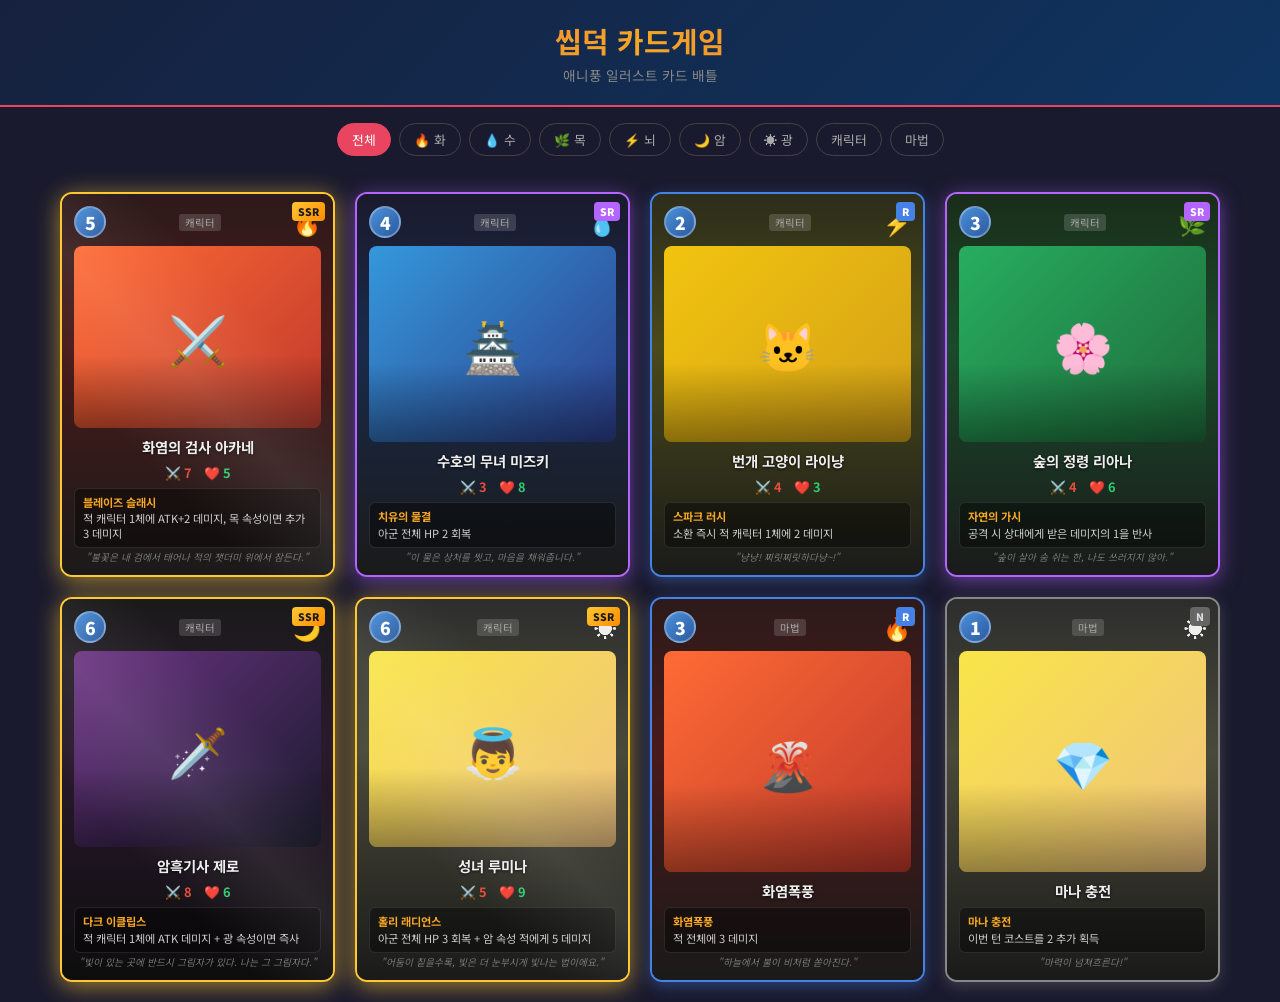
==== index.html @ 42194944 "feat: 씹덕 카드게임 프로토타입 — 기획서 + 카드 렌더링 UI - 게임 기획서 (GAME_DESIGN.md): 듀얼 채팅 개발 체계, 배틀 룰, 로드맵 - 카드 데이터 8종 " ====
<!DOCTYPE html>
<html lang="ko">
<head>
  <meta charset="UTF-8">
  <meta name="viewport" content="width=device-width, initial-scale=1.0">
  <title>씹덕 카드게임</title>
  <link rel="stylesheet" href="src/styles/cards.css">
</head>
<body>
  <header class="app-header">
    <h1>씹덕 카드게임</h1>
    <p>애니풍 일러스트 카드 배틀</p>
  </header>

  <div class="filter-bar" id="filterBar"></div>
  <div class="card-grid" id="cardGrid"></div>

  <script type="module" src="src/app.js"></script>
</body>
</html>
---- src/styles/cards.css ----
@import url('https://fonts.googleapis.com/css2?family=Noto+Sans+KR:wght@400;700;900&display=swap');

* {
  margin: 0;
  padding: 0;
  box-sizing: border-box;
}

body {
  font-family: 'Noto Sans KR', sans-serif;
  background: #1a1a2e;
  color: #eee;
  min-height: 100vh;
}

.app-header {
  text-align: center;
  padding: 20px;
  background: linear-gradient(135deg, #16213e, #0f3460);
  border-bottom: 2px solid #e94560;
}

.app-header h1 {
  font-size: 1.8rem;
  background: linear-gradient(90deg, #e94560, #f5a623, #e94560);
  -webkit-background-clip: text;
  -webkit-text-fill-color: transparent;
  background-clip: text;
}

.app-header p {
  font-size: 0.85rem;
  color: #888;
  margin-top: 4px;
}

/* Card Grid */
.card-grid {
  display: grid;
  grid-template-columns: repeat(auto-fill, minmax(220px, 1fr));
  gap: 20px;
  padding: 20px;
  max-width: 1200px;
  margin: 0 auto;
}

/* Card */
.card {
  position: relative;
  border-radius: 12px;
  overflow: hidden;
  cursor: pointer;
  transition: transform 0.3s ease, box-shadow 0.3s ease;
  aspect-ratio: 3 / 4.2;
}

.card:hover {
  transform: translateY(-8px) scale(1.02);
}

/* Rarity borders */
.card[data-rarity="N"]   { box-shadow: 0 4px 15px rgba(150,150,150,0.3); border: 2px solid #888; }
.card[data-rarity="R"]   { box-shadow: 0 4px 15px rgba(70,130,230,0.4); border: 2px solid #4682E6; }
.card[data-rarity="SR"]  { box-shadow: 0 4px 20px rgba(180,100,255,0.5); border: 2px solid #B464FF; }
.card[data-rarity="SSR"] { box-shadow: 0 4px 25px rgba(255,200,50,0.6); border: 2px solid #FFC832; }
.card[data-rarity="UR"]  { box-shadow: 0 4px 30px rgba(255,50,50,0.7); border: 2px solid #FF3232; }

.card:hover[data-rarity="N"]   { box-shadow: 0 8px 25px rgba(150,150,150,0.5); }
.card:hover[data-rarity="R"]   { box-shadow: 0 8px 25px rgba(70,130,230,0.6); }
.card:hover[data-rarity="SR"]  { box-shadow: 0 8px 30px rgba(180,100,255,0.7); }
.card:hover[data-rarity="SSR"] { box-shadow: 0 8px 35px rgba(255,200,50,0.8); }
.card:hover[data-rarity="UR"]  { box-shadow: 0 8px 40px rgba(255,50,50,0.9); }

/* Card inner layout */
.card-inner {
  height: 100%;
  display: flex;
  flex-direction: column;
  padding: 12px;
}

/* Element backgrounds */
.card[data-element="fire"]    .card-inner { background: linear-gradient(180deg, #2d1a1a, #4a1a1a 40%, #1a1a1a); }
.card[data-element="water"]   .card-inner { background: linear-gradient(180deg, #1a1a2d, #1a2a4a 40%, #1a1a1a); }
.card[data-element="wood"]    .card-inner { background: linear-gradient(180deg, #1a2d1a, #1a4a2a 40%, #1a1a1a); }
.card[data-element="thunder"] .card-inner { background: linear-gradient(180deg, #2d2d1a, #4a4a1a 40%, #1a1a1a); }
.card[data-element="dark"]    .card-inner { background: linear-gradient(180deg, #1a1a1a, #2a1a2d 40%, #0d0d0d); }
.card[data-element="light"]   .card-inner { background: linear-gradient(180deg, #2d2d2d, #4a4a3a 40%, #1a1a1a); }

/* Card header */
.card-header {
  display: flex;
  justify-content: space-between;
  align-items: center;
  margin-bottom: 8px;
}

.card-cost {
  width: 32px;
  height: 32px;
  border-radius: 50%;
  background: linear-gradient(135deg, #4a90d9, #2c5aa0);
  display: flex;
  align-items: center;
  justify-content: center;
  font-weight: 900;
  font-size: 1.1rem;
  color: #fff;
  border: 2px solid rgba(255,255,255,0.3);
}

.card-element {
  font-size: 1.4rem;
}

/* Illustration area */
.card-illustration {
  flex: 1;
  border-radius: 8px;
  margin-bottom: 8px;
  display: flex;
  align-items: center;
  justify-content: center;
  font-size: 3rem;
  min-height: 100px;
  position: relative;
  overflow: hidden;
}

.card[data-element="fire"]    .card-illustration { background: linear-gradient(135deg, #ff6b35, #c0392b); }
.card[data-element="water"]   .card-illustration { background: linear-gradient(135deg, #3498db, #2c3e8c); }
.card[data-element="wood"]    .card-illustration { background: linear-gradient(135deg, #27ae60, #1e6b3a); }
.card[data-element="thunder"] .card-illustration { background: linear-gradient(135deg, #f1c40f, #d4a017); }
.card[data-element="dark"]    .card-illustration { background: linear-gradient(135deg, #6c3483, #1a1a2e); }
.card[data-element="light"]   .card-illustration { background: linear-gradient(135deg, #f9e547, #f0c27f); }

.card-illustration::after {
  content: '';
  position: absolute;
  top: 0; left: 0; right: 0; bottom: 0;
  background: linear-gradient(transparent 60%, rgba(0,0,0,0.4));
}

/* Card name */
.card-name {
  font-weight: 700;
  font-size: 0.9rem;
  text-align: center;
  margin-bottom: 6px;
  text-shadow: 0 1px 3px rgba(0,0,0,0.8);
}

/* Stats */
.card-stats {
  display: flex;
  justify-content: center;
  gap: 12px;
  margin-bottom: 6px;
}

.stat {
  display: flex;
  align-items: center;
  gap: 4px;
  font-size: 0.8rem;
  font-weight: 700;
}

.stat-atk { color: #e74c3c; }
.stat-hp  { color: #2ecc71; }

/* Skill */
.card-skill {
  background: rgba(0,0,0,0.4);
  border-radius: 6px;
  padding: 6px 8px;
  font-size: 0.7rem;
  line-height: 1.3;
  border: 1px solid rgba(255,255,255,0.1);
}

.card-skill .skill-name {
  font-weight: 700;
  color: #f5a623;
  margin-bottom: 2px;
}

.card-skill .skill-desc {
  color: #ccc;
}

/* Rarity badge */
.card-rarity {
  position: absolute;
  top: 8px;
  right: 8px;
  font-size: 0.65rem;
  font-weight: 900;
  padding: 2px 6px;
  border-radius: 4px;
  z-index: 2;
}

.card-rarity[data-rarity="N"]   { background: #666; color: #ddd; }
.card-rarity[data-rarity="R"]   { background: #4682E6; color: #fff; }
.card-rarity[data-rarity="SR"]  { background: #B464FF; color: #fff; }
.card-rarity[data-rarity="SSR"] { background: linear-gradient(135deg, #FFC832, #FF8C00); color: #1a1a1a; }
.card-rarity[data-rarity="UR"]  { background: linear-gradient(135deg, #FF3232, #FF0066); color: #fff; }

/* Card type badge */
.card-type-badge {
  font-size: 0.65rem;
  padding: 1px 6px;
  border-radius: 3px;
  background: rgba(255,255,255,0.15);
  color: #aaa;
}

/* Flavor text */
.card-flavor {
  font-size: 0.6rem;
  font-style: italic;
  color: #777;
  text-align: center;
  margin-top: 4px;
  line-height: 1.2;
}

/* Filter bar */
.filter-bar {
  display: flex;
  flex-wrap: wrap;
  gap: 8px;
  padding: 16px 20px;
  max-width: 1200px;
  margin: 0 auto;
  justify-content: center;
}

.filter-btn {
  padding: 6px 14px;
  border: 1px solid #444;
  border-radius: 20px;
  background: transparent;
  color: #aaa;
  font-family: 'Noto Sans KR', sans-serif;
  font-size: 0.8rem;
  cursor: pointer;
  transition: all 0.2s;
}

.filter-btn:hover, .filter-btn.active {
  background: #e94560;
  color: #fff;
  border-color: #e94560;
}

/* Mobile responsive */
@media (max-width: 600px) {
  .card-grid {
    grid-template-columns: repeat(2, 1fr);
    gap: 12px;
    padding: 12px;
  }

  .app-header h1 { font-size: 1.3rem; }

  .card-name { font-size: 0.75rem; }
  .card-skill { font-size: 0.6rem; }
}

/* SSR shimmer animation */
.card[data-rarity="SSR"]::before,
.card[data-rarity="UR"]::before {
  content: '';
  position: absolute;
  top: -50%;
  left: -50%;
  width: 200%;
  height: 200%;
  background: linear-gradient(
    45deg,
    transparent 40%,
    rgba(255,255,255,0.08) 50%,
    transparent 60%
  );
  animation: shimmer 3s infinite linear;
  z-index: 1;
  pointer-events: none;
}

@keyframes shimmer {
  0% { transform: translateX(-100%) translateY(-100%) rotate(0deg); }
  100% { transform: translateX(100%) translateY(100%) rotate(0deg); }
}
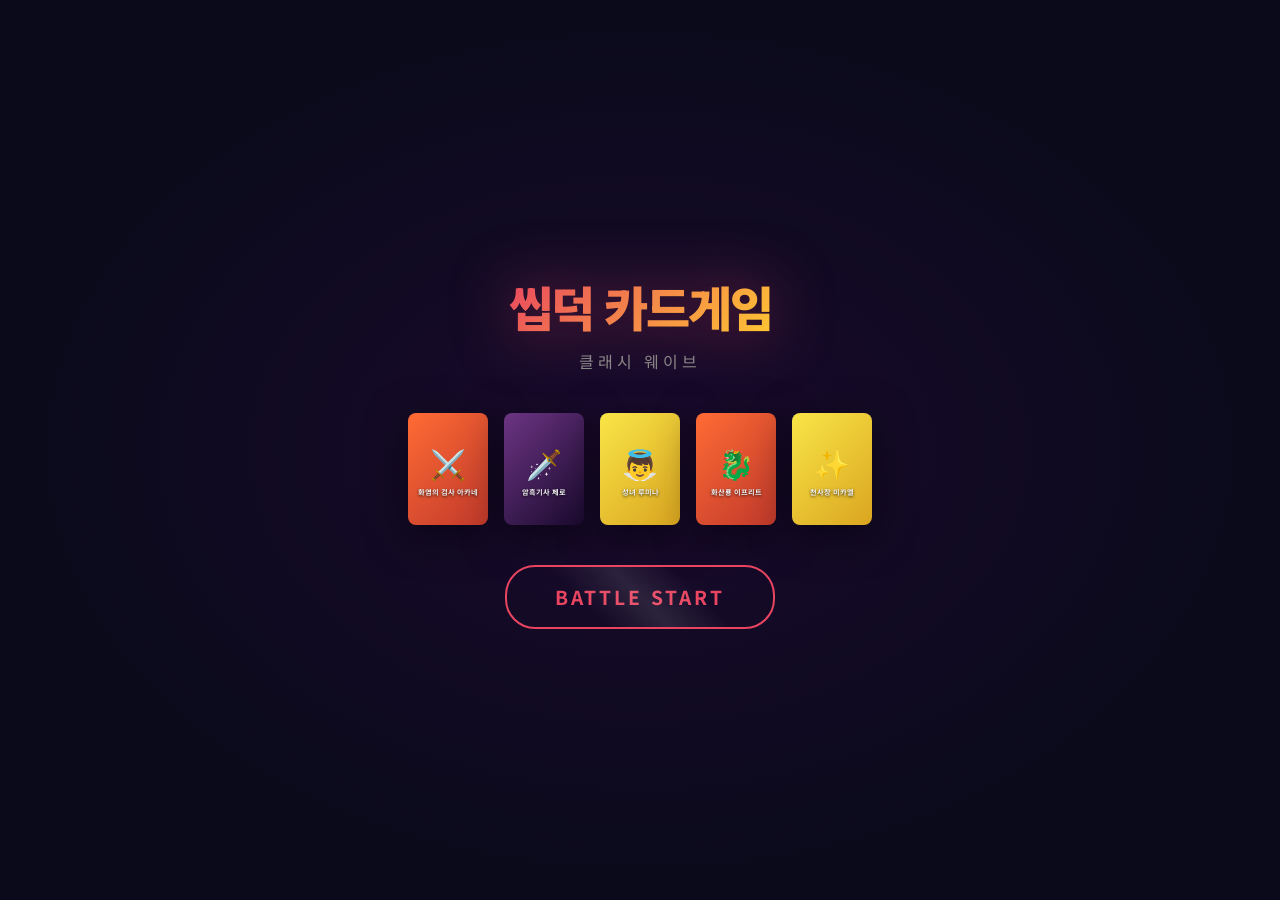
==== commit 645507b0: "feat: 클래시 웨이브 배틀 시스템 풀 구현 - 배틀 엔진: 3슬롯 동시배치 → 클래시 → 데미지 계산 (속성 상성, 스킬 효과) - 웨이브 게이지 시스템 (5 적립 시 필살기)" ====
--- a/index.html
+++ b/index.html
@@ -1,20 +1,550 @@
 <!DOCTYPE html>
 <html lang="ko">
 <head>
-  <meta charset="UTF-8">
-  <meta name="viewport" content="width=device-width, initial-scale=1.0">
-  <title>씹덕 카드게임</title>
-  <link rel="stylesheet" href="src/styles/cards.css">
+<meta charset="UTF-8">
+<meta name="viewport" content="width=device-width, initial-scale=1.0, user-scalable=no">
+<title>씹덕 카드게임 — 클래시 웨이브</title>
+<style>
+@import url('https://fonts.googleapis.com/css2?family=Noto+Sans+KR:wght@400;700;900&display=swap');
+
+:root {
+  --fire: #ff4444; --water: #4488ff; --wood: #44bb44;
+  --thunder: #ffdd00; --dark: #9944cc; --light: #ffee88;
+  --fire-bg: linear-gradient(135deg,#ff6b35,#c0392b);
+  --water-bg: linear-gradient(135deg,#3498db,#1a3a6c);
+  --wood-bg: linear-gradient(135deg,#27ae60,#145a32);
+  --thunder-bg: linear-gradient(135deg,#f1c40f,#b7950b);
+  --dark-bg: linear-gradient(135deg,#6c3483,#1a0a2e);
+  --light-bg: linear-gradient(135deg,#f9e547,#daa520);
+  --gold: #ffc832; --pink: #e94560; --cyan: #00d4ff;
+  --bg-dark: #0a0a1a; --bg-panel: rgba(255,255,255,0.04);
+}
+
+* { margin:0; padding:0; box-sizing:border-box; -webkit-tap-highlight-color:transparent; }
+body { font-family:'Noto Sans KR',sans-serif; background:var(--bg-dark); color:#eee; min-height:100vh; overflow-x:hidden; }
+
+/* ===== PARTICLE CANVAS ===== */
+#particleCanvas { position:fixed; top:0; left:0; width:100%; height:100%; z-index:0; pointer-events:none; }
+
+/* ===== SCREENS ===== */
+.screen { display:none; position:relative; z-index:1; min-height:100vh; }
+.screen.active { display:flex; flex-direction:column; }
+
+/* ===== TITLE SCREEN ===== */
+#titleScreen {
+  align-items:center; justify-content:center; text-align:center;
+  background: radial-gradient(ellipse at center, #1a0a2e 0%, #0a0a1a 70%);
+}
+.title-logo {
+  font-size:3rem; font-weight:900; letter-spacing:-2px;
+  background:linear-gradient(135deg, var(--pink), var(--gold), var(--cyan), var(--pink));
+  background-size:300% 300%;
+  -webkit-background-clip:text; -webkit-text-fill-color:transparent;
+  background-clip:text;
+  animation: gradientShift 4s ease infinite;
+  text-shadow: none;
+  filter: drop-shadow(0 0 30px rgba(233,69,96,0.5));
+  margin-bottom:8px;
+}
+.title-sub {
+  font-size:1rem; color:#888; margin-bottom:40px;
+  letter-spacing:4px; text-transform:uppercase;
+}
+.title-cards {
+  display:flex; gap:16px; margin-bottom:40px; perspective:800px;
+}
+.title-card-preview {
+  width:80px; height:112px; border-radius:8px; position:relative;
+  animation: floatCard 3s ease-in-out infinite;
+  transform-style:preserve-3d;
+  box-shadow: 0 10px 40px rgba(0,0,0,0.5);
+}
+.title-card-preview:nth-child(1) { animation-delay:0s; }
+.title-card-preview:nth-child(2) { animation-delay:0.5s; }
+.title-card-preview:nth-child(3) { animation-delay:1s; }
+.title-card-preview:nth-child(4) { animation-delay:1.5s; }
+.title-card-preview:nth-child(5) { animation-delay:2s; }
+
+.btn-start {
+  padding:16px 48px; border:2px solid var(--pink); border-radius:30px;
+  background:transparent; color:var(--pink); font-family:inherit;
+  font-size:1.2rem; font-weight:700; cursor:pointer;
+  letter-spacing:3px; text-transform:uppercase;
+  transition:all 0.3s ease; position:relative; overflow:hidden;
+}
+.btn-start:hover, .btn-start:active {
+  background:var(--pink); color:#fff;
+  box-shadow:0 0 40px rgba(233,69,96,0.6);
+  transform:scale(1.05);
+}
+.btn-start::before {
+  content:''; position:absolute; top:-50%; left:-50%; width:200%; height:200%;
+  background:linear-gradient(45deg, transparent 40%, rgba(255,255,255,0.1) 50%, transparent 60%);
+  animation: shimmer 2s infinite linear;
+}
+
+/* ===== BATTLE SCREEN ===== */
+#battleScreen { padding:8px; gap:4px; }
+
+/* HP Bar */
+.hp-section { display:flex; align-items:center; gap:8px; padding:4px 8px; }
+.hp-section.enemy { flex-direction:row-reverse; }
+.hp-label { font-size:0.7rem; font-weight:700; white-space:nowrap; min-width:50px; }
+.hp-bar-outer {
+  flex:1; height:22px; background:rgba(0,0,0,0.5); border-radius:11px;
+  border:1px solid rgba(255,255,255,0.1); overflow:hidden; position:relative;
+}
+.hp-bar-inner {
+  height:100%; border-radius:11px; transition:width 0.8s ease;
+  position:relative; overflow:hidden;
+}
+.hp-bar-inner.player-bar { background:linear-gradient(90deg, #2ecc71, #27ae60); }
+.hp-bar-inner.enemy-bar { background:linear-gradient(90deg, #e74c3c, #c0392b); }
+.hp-bar-inner::after {
+  content:''; position:absolute; top:0; left:0; right:0; height:50%;
+  background:linear-gradient(180deg, rgba(255,255,255,0.25), transparent);
+  border-radius:11px 11px 0 0;
+}
+.hp-text {
+  position:absolute; right:8px; top:50%; transform:translateY(-50%);
+  font-size:0.75rem; font-weight:900; text-shadow:0 1px 3px rgba(0,0,0,0.8);
+}
+.wave-gauge {
+  display:flex; gap:3px; align-items:center;
+}
+.wave-pip {
+  width:10px; height:10px; border-radius:50%; border:1px solid rgba(255,255,255,0.2);
+  background:rgba(255,255,255,0.05); transition:all 0.3s;
+}
+.wave-pip.filled {
+  background:var(--cyan); border-color:var(--cyan);
+  box-shadow:0 0 8px var(--cyan);
+}
+
+/* Battle Field */
+.battle-field {
+  flex:1; display:flex; flex-direction:column; gap:2px;
+  padding:4px; min-height:0;
+}
+.field-row {
+  display:flex; gap:8px; justify-content:center;
+  flex:1; min-height:0;
+}
+.slot {
+  flex:1; max-width:140px; border-radius:12px;
+  border:2px dashed rgba(255,255,255,0.15);
+  background:var(--bg-panel);
+  display:flex; align-items:center; justify-content:center;
+  position:relative; transition:all 0.3s;
+  cursor:pointer; min-height:80px;
+}
+.slot:hover { border-color:rgba(255,255,255,0.3); }
+.slot.droppable {
+  border-color:var(--cyan); background:rgba(0,212,255,0.05);
+  box-shadow:0 0 15px rgba(0,212,255,0.2);
+  animation: slotPulse 1.5s infinite;
+}
+.slot.has-card { border-style:solid; }
+.slot-label {
+  position:absolute; top:4px; left:50%; transform:translateX(-50%);
+  font-size:0.55rem; color:rgba(255,255,255,0.3); font-weight:700;
+}
+.vs-divider {
+  text-align:center; padding:2px; font-weight:900; font-size:0.9rem;
+  background:linear-gradient(90deg, transparent, rgba(233,69,96,0.3), transparent);
+  color:var(--pink); letter-spacing:8px;
+}
+
+/* ===== CARD (in slot / in hand) ===== */
+.card {
+  width:100%; height:100%; border-radius:10px; overflow:hidden;
+  position:relative; cursor:pointer;
+  transition:transform 0.3s, box-shadow 0.3s;
+}
+.card-face {
+  width:100%; height:100%; display:flex; flex-direction:column;
+  padding:6px; position:relative;
+}
+/* Element BG */
+.card[data-element="fire"] .card-face    { background:var(--fire-bg); }
+.card[data-element="water"] .card-face   { background:var(--water-bg); }
+.card[data-element="wood"] .card-face    { background:var(--wood-bg); }
+.card[data-element="thunder"] .card-face { background:var(--thunder-bg); }
+.card[data-element="dark"] .card-face    { background:var(--dark-bg); }
+.card[data-element="light"] .card-face   { background:var(--light-bg); }
+
+/* Card back (enemy hidden) */
+.card-back {
+  width:100%; height:100%; border-radius:10px;
+  background: repeating-linear-gradient(
+    45deg, #1a1a3a, #1a1a3a 10px, #151530 10px, #151530 20px
+  );
+  border:2px solid #333;
+  display:flex; align-items:center; justify-content:center;
+  font-size:1.5rem; position:relative; overflow:hidden;
+}
+.card-back::before {
+  content:''; position:absolute; inset:8px; border:1px solid rgba(255,255,255,0.08);
+  border-radius:6px;
+}
+.card-back::after {
+  content:''; position:absolute; top:-100%; left:-100%; width:300%; height:300%;
+  background:linear-gradient(45deg, transparent 40%, rgba(255,255,255,0.03) 50%, transparent 60%);
+  animation:shimmer 4s infinite linear;
+}
+
+/* Rarity glow */
+.card[data-rarity="R"]   { box-shadow:0 0 10px rgba(70,130,230,0.4); border:1px solid #4682E6; }
+.card[data-rarity="SR"]  { box-shadow:0 0 15px rgba(180,100,255,0.5); border:1px solid #B464FF; }
+.card[data-rarity="SSR"] { box-shadow:0 0 20px rgba(255,200,50,0.6); border:1px solid var(--gold); }
+.card[data-rarity="UR"]  { box-shadow:0 0 25px rgba(255,50,50,0.7); border:1px solid #FF3232; }
+.card[data-rarity="N"]   { border:1px solid #555; }
+
+/* Holo shimmer for SSR/UR */
+.card[data-rarity="SSR"]::before,
+.card[data-rarity="UR"]::before {
+  content:''; position:absolute; top:-50%; left:-50%; width:200%; height:200%;
+  background:linear-gradient(45deg,
+    transparent 30%, rgba(255,215,0,0.15) 45%,
+    rgba(255,255,255,0.2) 50%, rgba(0,212,255,0.15) 55%, transparent 70%
+  );
+  animation:shimmer 2.5s infinite linear; z-index:10; pointer-events:none;
+}
+
+.card-top { display:flex; justify-content:space-between; align-items:center; }
+.card-cost {
+  width:22px; height:22px; border-radius:50%;
+  background:linear-gradient(135deg,#4a90d9,#2c5aa0);
+  display:flex; align-items:center; justify-content:center;
+  font-weight:900; font-size:0.7rem; color:#fff;
+  border:1.5px solid rgba(255,255,255,0.3);
+}
+.card-element-icon { font-size:0.9rem; }
+.card-rarity-badge {
+  font-size:0.5rem; font-weight:900; padding:1px 4px; border-radius:3px;
+}
+.card-rarity-badge[data-r="N"]   { background:#666; }
+.card-rarity-badge[data-r="R"]   { background:#4682E6; }
+.card-rarity-badge[data-r="SR"]  { background:#B464FF; }
+.card-rarity-badge[data-r="SSR"] { background:linear-gradient(135deg,var(--gold),#FF8C00); color:#1a1a1a; }
+.card-rarity-badge[data-r="UR"]  { background:linear-gradient(135deg,#FF3232,#FF0066); }
+
+.card-art {
+  flex:1; display:flex; align-items:center; justify-content:center;
+  font-size:1.8rem; min-height:30px;
+  border-radius:6px; margin:3px 0;
+  position:relative; overflow:hidden;
+}
+.card-art::after {
+  content:''; position:absolute; inset:0;
+  background:linear-gradient(transparent 50%, rgba(0,0,0,0.3));
+}
+
+.card-name-text {
+  font-weight:700; font-size:0.55rem; text-align:center;
+  text-shadow:0 1px 4px rgba(0,0,0,0.9);
+  white-space:nowrap; overflow:hidden; text-overflow:ellipsis;
+}
+.card-stats-row {
+  display:flex; justify-content:center; gap:8px;
+  font-size:0.6rem; font-weight:700;
+}
+.stat-atk { color:#ff6b6b; }
+.stat-hp { color:#51cf66; }
+.card-skill-text {
+  font-size:0.45rem; color:rgba(255,255,255,0.7); text-align:center;
+  background:rgba(0,0,0,0.3); border-radius:3px; padding:2px 3px;
+  line-height:1.2; margin-top:2px;
+}
+
+/* ===== HAND ===== */
+.hand-section {
+  padding:6px 4px; background:linear-gradient(0deg, rgba(0,0,0,0.6), transparent);
+}
+.hand-label {
+  font-size:0.6rem; color:#666; text-align:center; margin-bottom:4px;
+  letter-spacing:2px; text-transform:uppercase;
+}
+.hand-cards {
+  display:flex; gap:6px; overflow-x:auto; padding:4px;
+  justify-content:center; flex-wrap:nowrap;
+  -webkit-overflow-scrolling:touch;
+  scrollbar-width:none;
+}
+.hand-cards::-webkit-scrollbar { display:none; }
+
+.hand-card-wrapper {
+  flex:0 0 auto; width:90px; height:126px;
+  transition:transform 0.3s, margin 0.3s;
+  cursor:pointer;
+}
+.hand-card-wrapper:hover { transform:translateY(-8px) scale(1.05); z-index:10; }
+.hand-card-wrapper.selected {
+  transform:translateY(-16px) scale(1.08);
+  z-index:20;
+  filter:brightness(1.2);
+}
+.hand-card-wrapper.selected::after {
+  content:'▲ 배치할 슬롯 선택'; position:absolute; bottom:-18px; left:50%;
+  transform:translateX(-50%); font-size:0.5rem; color:var(--cyan);
+  white-space:nowrap; font-weight:700; animation:blink 1s infinite;
+}
+
+/* ===== ACTION BAR ===== */
+.action-bar {
+  display:flex; gap:8px; padding:6px 12px; justify-content:center;
+}
+.btn-action {
+  padding:10px 28px; border-radius:25px; font-family:inherit;
+  font-weight:700; font-size:0.9rem; cursor:pointer;
+  border:2px solid; transition:all 0.3s; letter-spacing:1px;
+}
+.btn-clash {
+  border-color:var(--pink); color:var(--pink); background:transparent;
+}
+.btn-clash:hover, .btn-clash.ready {
+  background:var(--pink); color:#fff;
+  box-shadow:0 0 30px rgba(233,69,96,0.5);
+}
+.btn-clash:disabled {
+  opacity:0.3; cursor:not-allowed;
+  box-shadow:none; background:transparent; color:var(--pink);
+}
+.btn-reset-slots {
+  border-color:#666; color:#888; background:transparent;
+}
+.btn-reset-slots:hover { border-color:#aaa; color:#aaa; }
+
+/* ===== CLASH OVERLAY ===== */
+.clash-overlay {
+  display:none; position:fixed; inset:0; z-index:100;
+  background:rgba(0,0,0,0.85); backdrop-filter:blur(10px);
+  flex-direction:column; align-items:center; justify-content:center;
+  gap:20px;
+}
+.clash-overlay.active { display:flex; }
+.clash-title {
+  font-size:2.5rem; font-weight:900;
+  background:linear-gradient(135deg, var(--pink), var(--gold));
+  -webkit-background-clip:text; -webkit-text-fill-color:transparent;
+  background-clip:text; animation:clashPulse 0.5s ease;
+  letter-spacing:4px;
+}
+.clash-slot-result {
+  display:flex; align-items:center; gap:16px; padding:12px;
+  background:rgba(255,255,255,0.03); border-radius:12px;
+  min-width:300px; justify-content:center;
+  animation:slideInResult 0.4s ease;
+  border:1px solid rgba(255,255,255,0.05);
+}
+.clash-card-mini {
+  width:60px; height:80px; border-radius:8px; overflow:hidden;
+  display:flex; flex-direction:column; align-items:center; justify-content:center;
+  font-size:0.6rem; font-weight:700; text-align:center; padding:4px;
+}
+.clash-vs { font-size:1.2rem; font-weight:900; color:var(--pink); }
+.clash-result-text {
+  font-size:0.8rem; font-weight:700; text-align:center; min-width:80px;
+}
+.clash-result-text.win { color:#2ecc71; }
+.clash-result-text.lose { color:#e74c3c; }
+.clash-result-text.draw { color:#f1c40f; }
+.clash-dmg-text { font-size:0.7rem; color:#ff6b6b; }
+.clash-heal-text { font-size:0.7rem; color:#2ecc71; }
+
+.btn-next-turn {
+  padding:14px 40px; border:2px solid var(--cyan); border-radius:25px;
+  background:transparent; color:var(--cyan); font-family:inherit;
+  font-size:1rem; font-weight:700; cursor:pointer; letter-spacing:2px;
+  transition:all 0.3s; margin-top:16px;
+}
+.btn-next-turn:hover {
+  background:var(--cyan); color:#000;
+  box-shadow:0 0 30px rgba(0,212,255,0.5);
+}
+
+/* ===== END SCREEN ===== */
+.end-overlay {
+  display:none; position:fixed; inset:0; z-index:200;
+  background:rgba(0,0,0,0.9); backdrop-filter:blur(20px);
+  flex-direction:column; align-items:center; justify-content:center; gap:20px;
+}
+.end-overlay.active { display:flex; }
+.end-title {
+  font-size:3rem; font-weight:900; letter-spacing:4px;
+}
+.end-title.victory {
+  background:linear-gradient(135deg, var(--gold), #FF8C00, var(--gold));
+  -webkit-background-clip:text; -webkit-text-fill-color:transparent; background-clip:text;
+  animation:gradientShift 2s infinite;
+  filter:drop-shadow(0 0 30px rgba(255,200,50,0.5));
+}
+.end-title.defeat {
+  color:#e74c3c;
+  text-shadow:0 0 30px rgba(231,76,60,0.5);
+}
+.end-sub { font-size:1rem; color:#888; }
+.btn-restart {
+  padding:14px 40px; border:2px solid var(--gold); border-radius:25px;
+  background:transparent; color:var(--gold); font-family:inherit;
+  font-size:1rem; font-weight:700; cursor:pointer; letter-spacing:2px;
+  transition:all 0.3s;
+}
+.btn-restart:hover {
+  background:var(--gold); color:#000;
+  box-shadow:0 0 30px rgba(255,200,50,0.5);
+}
+
+/* ===== TURN INDICATOR ===== */
+.turn-indicator {
+  text-align:center; font-size:0.7rem; color:rgba(255,255,255,0.4);
+  padding:2px; letter-spacing:2px;
+}
+
+/* ===== ANIMATIONS ===== */
+@keyframes gradientShift {
+  0%,100% { background-position:0% 50%; }
+  50% { background-position:100% 50%; }
+}
+@keyframes shimmer {
+  0% { transform:translateX(-100%) translateY(-100%); }
+  100% { transform:translateX(100%) translateY(100%); }
+}
+@keyframes floatCard {
+  0%,100% { transform:translateY(0) rotateY(0deg); }
+  25% { transform:translateY(-10px) rotateY(5deg); }
+  75% { transform:translateY(-5px) rotateY(-5deg); }
+}
+@keyframes slotPulse {
+  0%,100% { box-shadow:0 0 15px rgba(0,212,255,0.2); }
+  50% { box-shadow:0 0 25px rgba(0,212,255,0.4); }
+}
+@keyframes blink { 0%,100%{opacity:1;} 50%{opacity:0.4;} }
+@keyframes clashPulse {
+  0% { transform:scale(0.5); opacity:0; }
+  50% { transform:scale(1.2); }
+  100% { transform:scale(1); opacity:1; }
+}
+@keyframes slideInResult {
+  from { transform:translateX(-30px); opacity:0; }
+  to { transform:translateX(0); opacity:1; }
+}
+@keyframes damageFlash {
+  0%,100% { filter:brightness(1); }
+  50% { filter:brightness(2) saturate(0); }
+}
+@keyframes floatDmg {
+  0% { transform:translateY(0); opacity:1; }
+  100% { transform:translateY(-40px); opacity:0; }
+}
+@keyframes waveStrike {
+  0% { transform:scale(0); opacity:0; }
+  50% { transform:scale(1.5); opacity:1; }
+  100% { transform:scale(2); opacity:0; }
+}
+
+/* ===== MOBILE ===== */
+@media (max-width:480px) {
+  .title-logo { font-size:2rem; }
+  .title-card-preview { width:56px; height:78px; }
+  .hand-card-wrapper { width:75px; height:105px; }
+  .clash-slot-result { min-width:auto; flex-wrap:wrap; }
+}
+@media (min-width:768px) {
+  .slot { max-width:180px; min-height:120px; }
+  .hand-card-wrapper { width:110px; height:154px; }
+  .card-name-text { font-size:0.7rem; }
+  .card-art { font-size:2.5rem; }
+}
+</style>
 </head>
 <body>
-  <header class="app-header">
-    <h1>씹덕 카드게임</h1>
-    <p>애니풍 일러스트 카드 배틀</p>
-  </header>
-
-  <div class="filter-bar" id="filterBar"></div>
-  <div class="card-grid" id="cardGrid"></div>
-
-  <script type="module" src="src/app.js"></script>
+
+<!-- PARTICLES -->
+<canvas id="particleCanvas"></canvas>
+
+<!-- ===== TITLE SCREEN ===== -->
+<div id="titleScreen" class="screen active">
+  <div class="title-logo">씹덕 카드게임</div>
+  <div class="title-sub">클래시 웨이브</div>
+  <div class="title-cards" id="titleCards"></div>
+  <button class="btn-start" id="btnStart">BATTLE START</button>
+</div>
+
+<!-- ===== BATTLE SCREEN ===== -->
+<div id="battleScreen" class="screen">
+  <!-- Enemy HP -->
+  <div class="hp-section enemy">
+    <div class="hp-label">🤖 ENEMY</div>
+    <div class="hp-bar-outer">
+      <div class="hp-bar-inner enemy-bar" id="enemyHpBar" style="width:100%"></div>
+      <span class="hp-text" id="enemyHpText">30/30</span>
+    </div>
+    <div class="wave-gauge" id="enemyWave"></div>
+  </div>
+
+  <div class="turn-indicator" id="turnIndicator">TURN 1</div>
+
+  <!-- Battle Field -->
+  <div class="battle-field">
+    <!-- Enemy slots -->
+    <div class="field-row" id="enemySlots">
+      <div class="slot enemy-slot" data-slot="0"><span class="slot-label">SLOT 1</span></div>
+      <div class="slot enemy-slot" data-slot="1"><span class="slot-label">SLOT 2</span></div>
+      <div class="slot enemy-slot" data-slot="2"><span class="slot-label">SLOT 3</span></div>
+    </div>
+
+    <div class="vs-divider">⚔ CLASH ⚔</div>
+
+    <!-- Player slots -->
+    <div class="field-row" id="playerSlots">
+      <div class="slot player-slot" data-slot="0"><span class="slot-label">SLOT 1</span></div>
+      <div class="slot player-slot" data-slot="1"><span class="slot-label">SLOT 2</span></div>
+      <div class="slot player-slot" data-slot="2"><span class="slot-label">SLOT 3</span></div>
+    </div>
+  </div>
+
+  <!-- Player HP -->
+  <div class="hp-section player">
+    <div class="hp-label">👤 YOU</div>
+    <div class="hp-bar-outer">
+      <div class="hp-bar-inner player-bar" id="playerHpBar" style="width:100%"></div>
+      <span class="hp-text" id="playerHpText">30/30</span>
+    </div>
+    <div class="wave-gauge" id="playerWave"></div>
+  </div>
+
+  <!-- Action Buttons -->
+  <div class="action-bar">
+    <button class="btn-action btn-reset-slots" id="btnResetSlots">초기화</button>
+    <button class="btn-action btn-clash" id="btnClash" disabled>⚔ CLASH!</button>
+  </div>
+
+  <!-- Hand -->
+  <div class="hand-section">
+    <div class="hand-label">HAND</div>
+    <div class="hand-cards" id="handCards"></div>
+  </div>
+</div>
+
+<!-- ===== CLASH OVERLAY ===== -->
+<div class="clash-overlay" id="clashOverlay">
+  <div class="clash-title">⚔ CLASH! ⚔</div>
+  <div id="clashResults"></div>
+  <div id="clashSummary" style="text-align:center;"></div>
+  <button class="btn-next-turn" id="btnNextTurn">다음 턴 →</button>
+</div>
+
+<!-- ===== END OVERLAY ===== -->
+<div class="end-overlay" id="endOverlay">
+  <div class="end-title" id="endTitle">VICTORY</div>
+  <div class="end-sub" id="endSub"></div>
+  <button class="btn-restart" id="btnRestart">다시 하기</button>
+</div>
+
+<!-- SCRIPTS -->
+<script src="src/data/cards.js"></script>
+<script src="src/game/engine.js"></script>
+<script src="src/app.js"></script>
 </body>
 </html>
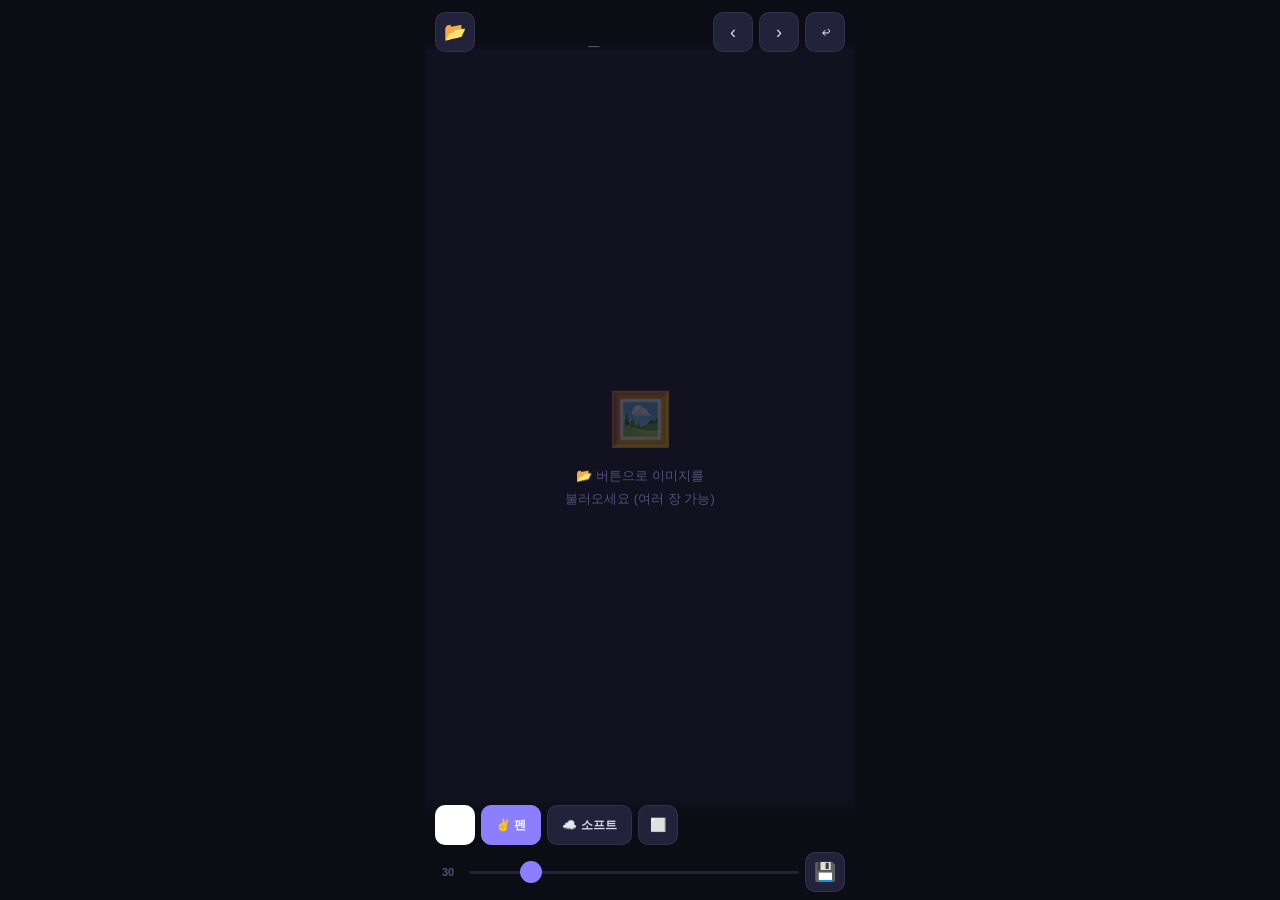
==== commit d5b0be72: "feat: WhitePaint 이미지 모자이크 앱 (GitHub Pages)" ====
--- a/index.html
+++ b/index.html
@@ -1,550 +1,346 @@
 <!DOCTYPE html>
+
 <html lang="ko">
 <head>
 <meta charset="UTF-8">
-<meta name="viewport" content="width=device-width, initial-scale=1.0, user-scalable=no">
-<title>씹덕 카드게임 — 클래시 웨이브</title>
+<meta name="viewport" content="width=device-width, initial-scale=1.0, maximum-scale=1.0, user-scalable=no, viewport-fit=cover">
+<meta name="apple-mobile-web-app-capable" content="yes">
+<meta name="apple-mobile-web-app-status-bar-style" content="black-translucent">
+<title>WhitePaint</title>
 <style>
-@import url('https://fonts.googleapis.com/css2?family=Noto+Sans+KR:wght@400;700;900&display=swap');
-
-:root {
-  --fire: #ff4444; --water: #4488ff; --wood: #44bb44;
-  --thunder: #ffdd00; --dark: #9944cc; --light: #ffee88;
-  --fire-bg: linear-gradient(135deg,#ff6b35,#c0392b);
-  --water-bg: linear-gradient(135deg,#3498db,#1a3a6c);
-  --wood-bg: linear-gradient(135deg,#27ae60,#145a32);
-  --thunder-bg: linear-gradient(135deg,#f1c40f,#b7950b);
-  --dark-bg: linear-gradient(135deg,#6c3483,#1a0a2e);
-  --light-bg: linear-gradient(135deg,#f9e547,#daa520);
-  --gold: #ffc832; --pink: #e94560; --cyan: #00d4ff;
-  --bg-dark: #0a0a1a; --bg-panel: rgba(255,255,255,0.04);
-}
-
-* { margin:0; padding:0; box-sizing:border-box; -webkit-tap-highlight-color:transparent; }
-body { font-family:'Noto Sans KR',sans-serif; background:var(--bg-dark); color:#eee; min-height:100vh; overflow-x:hidden; }
-
-/* ===== PARTICLE CANVAS ===== */
-#particleCanvas { position:fixed; top:0; left:0; width:100%; height:100%; z-index:0; pointer-events:none; }
-
-/* ===== SCREENS ===== */
-.screen { display:none; position:relative; z-index:1; min-height:100vh; }
-.screen.active { display:flex; flex-direction:column; }
-
-/* ===== TITLE SCREEN ===== */
-#titleScreen {
-  align-items:center; justify-content:center; text-align:center;
-  background: radial-gradient(ellipse at center, #1a0a2e 0%, #0a0a1a 70%);
-}
-.title-logo {
-  font-size:3rem; font-weight:900; letter-spacing:-2px;
-  background:linear-gradient(135deg, var(--pink), var(--gold), var(--cyan), var(--pink));
-  background-size:300% 300%;
-  -webkit-background-clip:text; -webkit-text-fill-color:transparent;
-  background-clip:text;
-  animation: gradientShift 4s ease infinite;
-  text-shadow: none;
-  filter: drop-shadow(0 0 30px rgba(233,69,96,0.5));
-  margin-bottom:8px;
-}
-.title-sub {
-  font-size:1rem; color:#888; margin-bottom:40px;
-  letter-spacing:4px; text-transform:uppercase;
-}
-.title-cards {
-  display:flex; gap:16px; margin-bottom:40px; perspective:800px;
-}
-.title-card-preview {
-  width:80px; height:112px; border-radius:8px; position:relative;
-  animation: floatCard 3s ease-in-out infinite;
-  transform-style:preserve-3d;
-  box-shadow: 0 10px 40px rgba(0,0,0,0.5);
-}
-.title-card-preview:nth-child(1) { animation-delay:0s; }
-.title-card-preview:nth-child(2) { animation-delay:0.5s; }
-.title-card-preview:nth-child(3) { animation-delay:1s; }
-.title-card-preview:nth-child(4) { animation-delay:1.5s; }
-.title-card-preview:nth-child(5) { animation-delay:2s; }
-
-.btn-start {
-  padding:16px 48px; border:2px solid var(--pink); border-radius:30px;
-  background:transparent; color:var(--pink); font-family:inherit;
-  font-size:1.2rem; font-weight:700; cursor:pointer;
-  letter-spacing:3px; text-transform:uppercase;
-  transition:all 0.3s ease; position:relative; overflow:hidden;
-}
-.btn-start:hover, .btn-start:active {
-  background:var(--pink); color:#fff;
-  box-shadow:0 0 40px rgba(233,69,96,0.6);
-  transform:scale(1.05);
-}
-.btn-start::before {
-  content:''; position:absolute; top:-50%; left:-50%; width:200%; height:200%;
-  background:linear-gradient(45deg, transparent 40%, rgba(255,255,255,0.1) 50%, transparent 60%);
-  animation: shimmer 2s infinite linear;
-}
-
-/* ===== BATTLE SCREEN ===== */
-#battleScreen { padding:8px; gap:4px; }
-
-/* HP Bar */
-.hp-section { display:flex; align-items:center; gap:8px; padding:4px 8px; }
-.hp-section.enemy { flex-direction:row-reverse; }
-.hp-label { font-size:0.7rem; font-weight:700; white-space:nowrap; min-width:50px; }
-.hp-bar-outer {
-  flex:1; height:22px; background:rgba(0,0,0,0.5); border-radius:11px;
-  border:1px solid rgba(255,255,255,0.1); overflow:hidden; position:relative;
-}
-.hp-bar-inner {
-  height:100%; border-radius:11px; transition:width 0.8s ease;
-  position:relative; overflow:hidden;
-}
-.hp-bar-inner.player-bar { background:linear-gradient(90deg, #2ecc71, #27ae60); }
-.hp-bar-inner.enemy-bar { background:linear-gradient(90deg, #e74c3c, #c0392b); }
-.hp-bar-inner::after {
-  content:''; position:absolute; top:0; left:0; right:0; height:50%;
-  background:linear-gradient(180deg, rgba(255,255,255,0.25), transparent);
-  border-radius:11px 11px 0 0;
-}
-.hp-text {
-  position:absolute; right:8px; top:50%; transform:translateY(-50%);
-  font-size:0.75rem; font-weight:900; text-shadow:0 1px 3px rgba(0,0,0,0.8);
-}
-.wave-gauge {
-  display:flex; gap:3px; align-items:center;
-}
-.wave-pip {
-  width:10px; height:10px; border-radius:50%; border:1px solid rgba(255,255,255,0.2);
-  background:rgba(255,255,255,0.05); transition:all 0.3s;
-}
-.wave-pip.filled {
-  background:var(--cyan); border-color:var(--cyan);
-  box-shadow:0 0 8px var(--cyan);
-}
-
-/* Battle Field */
-.battle-field {
-  flex:1; display:flex; flex-direction:column; gap:2px;
-  padding:4px; min-height:0;
-}
-.field-row {
-  display:flex; gap:8px; justify-content:center;
-  flex:1; min-height:0;
-}
-.slot {
-  flex:1; max-width:140px; border-radius:12px;
-  border:2px dashed rgba(255,255,255,0.15);
-  background:var(--bg-panel);
-  display:flex; align-items:center; justify-content:center;
-  position:relative; transition:all 0.3s;
-  cursor:pointer; min-height:80px;
-}
-.slot:hover { border-color:rgba(255,255,255,0.3); }
-.slot.droppable {
-  border-color:var(--cyan); background:rgba(0,212,255,0.05);
-  box-shadow:0 0 15px rgba(0,212,255,0.2);
-  animation: slotPulse 1.5s infinite;
-}
-.slot.has-card { border-style:solid; }
-.slot-label {
-  position:absolute; top:4px; left:50%; transform:translateX(-50%);
-  font-size:0.55rem; color:rgba(255,255,255,0.3); font-weight:700;
-}
-.vs-divider {
-  text-align:center; padding:2px; font-weight:900; font-size:0.9rem;
-  background:linear-gradient(90deg, transparent, rgba(233,69,96,0.3), transparent);
-  color:var(--pink); letter-spacing:8px;
-}
-
-/* ===== CARD (in slot / in hand) ===== */
-.card {
-  width:100%; height:100%; border-radius:10px; overflow:hidden;
-  position:relative; cursor:pointer;
-  transition:transform 0.3s, box-shadow 0.3s;
-}
-.card-face {
-  width:100%; height:100%; display:flex; flex-direction:column;
-  padding:6px; position:relative;
-}
-/* Element BG */
-.card[data-element="fire"] .card-face    { background:var(--fire-bg); }
-.card[data-element="water"] .card-face   { background:var(--water-bg); }
-.card[data-element="wood"] .card-face    { background:var(--wood-bg); }
-.card[data-element="thunder"] .card-face { background:var(--thunder-bg); }
-.card[data-element="dark"] .card-face    { background:var(--dark-bg); }
-.card[data-element="light"] .card-face   { background:var(--light-bg); }
-
-/* Card back (enemy hidden) */
-.card-back {
-  width:100%; height:100%; border-radius:10px;
-  background: repeating-linear-gradient(
-    45deg, #1a1a3a, #1a1a3a 10px, #151530 10px, #151530 20px
-  );
-  border:2px solid #333;
-  display:flex; align-items:center; justify-content:center;
-  font-size:1.5rem; position:relative; overflow:hidden;
-}
-.card-back::before {
-  content:''; position:absolute; inset:8px; border:1px solid rgba(255,255,255,0.08);
-  border-radius:6px;
-}
-.card-back::after {
-  content:''; position:absolute; top:-100%; left:-100%; width:300%; height:300%;
-  background:linear-gradient(45deg, transparent 40%, rgba(255,255,255,0.03) 50%, transparent 60%);
-  animation:shimmer 4s infinite linear;
-}
-
-/* Rarity glow */
-.card[data-rarity="R"]   { box-shadow:0 0 10px rgba(70,130,230,0.4); border:1px solid #4682E6; }
-.card[data-rarity="SR"]  { box-shadow:0 0 15px rgba(180,100,255,0.5); border:1px solid #B464FF; }
-.card[data-rarity="SSR"] { box-shadow:0 0 20px rgba(255,200,50,0.6); border:1px solid var(--gold); }
-.card[data-rarity="UR"]  { box-shadow:0 0 25px rgba(255,50,50,0.7); border:1px solid #FF3232; }
-.card[data-rarity="N"]   { border:1px solid #555; }
-
-/* Holo shimmer for SSR/UR */
-.card[data-rarity="SSR"]::before,
-.card[data-rarity="UR"]::before {
-  content:''; position:absolute; top:-50%; left:-50%; width:200%; height:200%;
-  background:linear-gradient(45deg,
-    transparent 30%, rgba(255,215,0,0.15) 45%,
-    rgba(255,255,255,0.2) 50%, rgba(0,212,255,0.15) 55%, transparent 70%
-  );
-  animation:shimmer 2.5s infinite linear; z-index:10; pointer-events:none;
-}
-
-.card-top { display:flex; justify-content:space-between; align-items:center; }
-.card-cost {
-  width:22px; height:22px; border-radius:50%;
-  background:linear-gradient(135deg,#4a90d9,#2c5aa0);
-  display:flex; align-items:center; justify-content:center;
-  font-weight:900; font-size:0.7rem; color:#fff;
-  border:1.5px solid rgba(255,255,255,0.3);
-}
-.card-element-icon { font-size:0.9rem; }
-.card-rarity-badge {
-  font-size:0.5rem; font-weight:900; padding:1px 4px; border-radius:3px;
-}
-.card-rarity-badge[data-r="N"]   { background:#666; }
-.card-rarity-badge[data-r="R"]   { background:#4682E6; }
-.card-rarity-badge[data-r="SR"]  { background:#B464FF; }
-.card-rarity-badge[data-r="SSR"] { background:linear-gradient(135deg,var(--gold),#FF8C00); color:#1a1a1a; }
-.card-rarity-badge[data-r="UR"]  { background:linear-gradient(135deg,#FF3232,#FF0066); }
-
-.card-art {
-  flex:1; display:flex; align-items:center; justify-content:center;
-  font-size:1.8rem; min-height:30px;
-  border-radius:6px; margin:3px 0;
-  position:relative; overflow:hidden;
-}
-.card-art::after {
-  content:''; position:absolute; inset:0;
-  background:linear-gradient(transparent 50%, rgba(0,0,0,0.3));
-}
-
-.card-name-text {
-  font-weight:700; font-size:0.55rem; text-align:center;
-  text-shadow:0 1px 4px rgba(0,0,0,0.9);
-  white-space:nowrap; overflow:hidden; text-overflow:ellipsis;
-}
-.card-stats-row {
-  display:flex; justify-content:center; gap:8px;
-  font-size:0.6rem; font-weight:700;
-}
-.stat-atk { color:#ff6b6b; }
-.stat-hp { color:#51cf66; }
-.card-skill-text {
-  font-size:0.45rem; color:rgba(255,255,255,0.7); text-align:center;
-  background:rgba(0,0,0,0.3); border-radius:3px; padding:2px 3px;
-  line-height:1.2; margin-top:2px;
-}
-
-/* ===== HAND ===== */
-.hand-section {
-  padding:6px 4px; background:linear-gradient(0deg, rgba(0,0,0,0.6), transparent);
-}
-.hand-label {
-  font-size:0.6rem; color:#666; text-align:center; margin-bottom:4px;
-  letter-spacing:2px; text-transform:uppercase;
-}
-.hand-cards {
-  display:flex; gap:6px; overflow-x:auto; padding:4px;
-  justify-content:center; flex-wrap:nowrap;
-  -webkit-overflow-scrolling:touch;
-  scrollbar-width:none;
-}
-.hand-cards::-webkit-scrollbar { display:none; }
-
-.hand-card-wrapper {
-  flex:0 0 auto; width:90px; height:126px;
-  transition:transform 0.3s, margin 0.3s;
-  cursor:pointer;
-}
-.hand-card-wrapper:hover { transform:translateY(-8px) scale(1.05); z-index:10; }
-.hand-card-wrapper.selected {
-  transform:translateY(-16px) scale(1.08);
-  z-index:20;
-  filter:brightness(1.2);
-}
-.hand-card-wrapper.selected::after {
-  content:'▲ 배치할 슬롯 선택'; position:absolute; bottom:-18px; left:50%;
-  transform:translateX(-50%); font-size:0.5rem; color:var(--cyan);
-  white-space:nowrap; font-weight:700; animation:blink 1s infinite;
-}
-
-/* ===== ACTION BAR ===== */
-.action-bar {
-  display:flex; gap:8px; padding:6px 12px; justify-content:center;
-}
-.btn-action {
-  padding:10px 28px; border-radius:25px; font-family:inherit;
-  font-weight:700; font-size:0.9rem; cursor:pointer;
-  border:2px solid; transition:all 0.3s; letter-spacing:1px;
-}
-.btn-clash {
-  border-color:var(--pink); color:var(--pink); background:transparent;
-}
-.btn-clash:hover, .btn-clash.ready {
-  background:var(--pink); color:#fff;
-  box-shadow:0 0 30px rgba(233,69,96,0.5);
-}
-.btn-clash:disabled {
-  opacity:0.3; cursor:not-allowed;
-  box-shadow:none; background:transparent; color:var(--pink);
-}
-.btn-reset-slots {
-  border-color:#666; color:#888; background:transparent;
-}
-.btn-reset-slots:hover { border-color:#aaa; color:#aaa; }
-
-/* ===== CLASH OVERLAY ===== */
-.clash-overlay {
-  display:none; position:fixed; inset:0; z-index:100;
-  background:rgba(0,0,0,0.85); backdrop-filter:blur(10px);
-  flex-direction:column; align-items:center; justify-content:center;
-  gap:20px;
-}
-.clash-overlay.active { display:flex; }
-.clash-title {
-  font-size:2.5rem; font-weight:900;
-  background:linear-gradient(135deg, var(--pink), var(--gold));
-  -webkit-background-clip:text; -webkit-text-fill-color:transparent;
-  background-clip:text; animation:clashPulse 0.5s ease;
-  letter-spacing:4px;
-}
-.clash-slot-result {
-  display:flex; align-items:center; gap:16px; padding:12px;
-  background:rgba(255,255,255,0.03); border-radius:12px;
-  min-width:300px; justify-content:center;
-  animation:slideInResult 0.4s ease;
-  border:1px solid rgba(255,255,255,0.05);
-}
-.clash-card-mini {
-  width:60px; height:80px; border-radius:8px; overflow:hidden;
-  display:flex; flex-direction:column; align-items:center; justify-content:center;
-  font-size:0.6rem; font-weight:700; text-align:center; padding:4px;
-}
-.clash-vs { font-size:1.2rem; font-weight:900; color:var(--pink); }
-.clash-result-text {
-  font-size:0.8rem; font-weight:700; text-align:center; min-width:80px;
-}
-.clash-result-text.win { color:#2ecc71; }
-.clash-result-text.lose { color:#e74c3c; }
-.clash-result-text.draw { color:#f1c40f; }
-.clash-dmg-text { font-size:0.7rem; color:#ff6b6b; }
-.clash-heal-text { font-size:0.7rem; color:#2ecc71; }
-
-.btn-next-turn {
-  padding:14px 40px; border:2px solid var(--cyan); border-radius:25px;
-  background:transparent; color:var(--cyan); font-family:inherit;
-  font-size:1rem; font-weight:700; cursor:pointer; letter-spacing:2px;
-  transition:all 0.3s; margin-top:16px;
-}
-.btn-next-turn:hover {
-  background:var(--cyan); color:#000;
-  box-shadow:0 0 30px rgba(0,212,255,0.5);
-}
-
-/* ===== END SCREEN ===== */
-.end-overlay {
-  display:none; position:fixed; inset:0; z-index:200;
-  background:rgba(0,0,0,0.9); backdrop-filter:blur(20px);
-  flex-direction:column; align-items:center; justify-content:center; gap:20px;
-}
-.end-overlay.active { display:flex; }
-.end-title {
-  font-size:3rem; font-weight:900; letter-spacing:4px;
-}
-.end-title.victory {
-  background:linear-gradient(135deg, var(--gold), #FF8C00, var(--gold));
-  -webkit-background-clip:text; -webkit-text-fill-color:transparent; background-clip:text;
-  animation:gradientShift 2s infinite;
-  filter:drop-shadow(0 0 30px rgba(255,200,50,0.5));
-}
-.end-title.defeat {
-  color:#e74c3c;
-  text-shadow:0 0 30px rgba(231,76,60,0.5);
-}
-.end-sub { font-size:1rem; color:#888; }
-.btn-restart {
-  padding:14px 40px; border:2px solid var(--gold); border-radius:25px;
-  background:transparent; color:var(--gold); font-family:inherit;
-  font-size:1rem; font-weight:700; cursor:pointer; letter-spacing:2px;
-  transition:all 0.3s;
-}
-.btn-restart:hover {
-  background:var(--gold); color:#000;
-  box-shadow:0 0 30px rgba(255,200,50,0.5);
-}
-
-/* ===== TURN INDICATOR ===== */
-.turn-indicator {
-  text-align:center; font-size:0.7rem; color:rgba(255,255,255,0.4);
-  padding:2px; letter-spacing:2px;
-}
-
-/* ===== ANIMATIONS ===== */
-@keyframes gradientShift {
-  0%,100% { background-position:0% 50%; }
-  50% { background-position:100% 50%; }
-}
-@keyframes shimmer {
-  0% { transform:translateX(-100%) translateY(-100%); }
-  100% { transform:translateX(100%) translateY(100%); }
-}
-@keyframes floatCard {
-  0%,100% { transform:translateY(0) rotateY(0deg); }
-  25% { transform:translateY(-10px) rotateY(5deg); }
-  75% { transform:translateY(-5px) rotateY(-5deg); }
-}
-@keyframes slotPulse {
-  0%,100% { box-shadow:0 0 15px rgba(0,212,255,0.2); }
-  50% { box-shadow:0 0 25px rgba(0,212,255,0.4); }
-}
-@keyframes blink { 0%,100%{opacity:1;} 50%{opacity:0.4;} }
-@keyframes clashPulse {
-  0% { transform:scale(0.5); opacity:0; }
-  50% { transform:scale(1.2); }
-  100% { transform:scale(1); opacity:1; }
-}
-@keyframes slideInResult {
-  from { transform:translateX(-30px); opacity:0; }
-  to { transform:translateX(0); opacity:1; }
-}
-@keyframes damageFlash {
-  0%,100% { filter:brightness(1); }
-  50% { filter:brightness(2) saturate(0); }
-}
-@keyframes floatDmg {
-  0% { transform:translateY(0); opacity:1; }
-  100% { transform:translateY(-40px); opacity:0; }
-}
-@keyframes waveStrike {
-  0% { transform:scale(0); opacity:0; }
-  50% { transform:scale(1.5); opacity:1; }
-  100% { transform:scale(2); opacity:0; }
-}
-
-/* ===== MOBILE ===== */
-@media (max-width:480px) {
-  .title-logo { font-size:2rem; }
-  .title-card-preview { width:56px; height:78px; }
-  .hand-card-wrapper { width:75px; height:105px; }
-  .clash-slot-result { min-width:auto; flex-wrap:wrap; }
-}
-@media (min-width:768px) {
-  .slot { max-width:180px; min-height:120px; }
-  .hand-card-wrapper { width:110px; height:154px; }
-  .card-name-text { font-size:0.7rem; }
-  .card-art { font-size:2.5rem; }
-}
+*{box-sizing:border-box;margin:0;padding:0;-webkit-tap-highlight-color:transparent;}
+:root{
+  --bg:#0c0c14;--surface:#181828;--surface2:#22223a;
+  --border:rgba(255,255,255,0.07);--text:#d8d8f0;--dim:#50507a;
+  --accent:#8b7fff;
+}
+html,body{width:100%;height:100%;overflow:hidden;background:var(--bg);}
+body{display:flex;justify-content:center;align-items:center;}
+#app{width:100%;max-width:430px;height:100dvh;position:relative;display:flex;flex-direction:column;background:var(--bg);}
+
+#canvas-wrap{flex:1;position:relative;overflow:hidden;background:#111120;}
+#main-canvas{position:absolute;top:50%;left:50%;transform:translate(-50%,-50%);touch-action:none;}
+#cursor-layer{position:absolute;inset:0;pointer-events:none;z-index:5;}
+
+#empty{
+position:absolute;top:50%;left:50%;transform:translate(-50%,-50%);
+text-align:center;pointer-events:none;
+font-family:-apple-system,sans-serif;
+}
+#empty .ico{font-size:52px;opacity:.25;margin-bottom:14px;}
+#empty .hint{color:var(--dim);font-size:13px;line-height:1.8;}
+
+#header{
+position:absolute;top:0;left:0;right:0;z-index:20;
+padding:env(safe-area-inset-top,0) 10px 0;
+height:calc(52px + env(safe-area-inset-top,0));
+display:flex;align-items:flex-end;gap:6px;
+background:linear-gradient(to bottom,rgba(12,12,20,.97) 80%,transparent);
+}
+
+#toolbar{
+position:absolute;bottom:0;left:0;right:0;z-index:20;
+padding:8px 10px calc(env(safe-area-inset-bottom,0) + 8px);
+background:linear-gradient(to top,rgba(12,12,20,.98) 80%,transparent);
+display:flex;flex-direction:column;gap:7px;
+}
+.row{display:flex;align-items:center;gap:6px;}
+
+.btn{
+display:flex;align-items:center;justify-content:center;
+border:none;border-radius:10px;background:var(--surface2);
+color:var(--text);border:1px solid var(--border);
+font-family:-apple-system,sans-serif;
+-webkit-user-select:none;user-select:none;cursor:pointer;
+}
+.btn:active{opacity:.65;}
+.btn.active{background:var(--accent);border-color:var(--accent);color:#fff;}
+.btn.ico{width:40px;height:40px;font-size:18px;}
+.btn.txt{height:40px;padding:0 14px;font-size:12px;font-weight:600;}
+
+#open-wrap{position:relative;width:40px;height:40px;flex-shrink:0;}
+#open-btn{width:40px;height:40px;pointer-events:none;position:absolute;inset:0;}
+#file-input{
+position:absolute;inset:0;
+width:100%;height:100%;
+opacity:0;cursor:pointer;
+font-size:0;z-index:2;
+}
+
+#file-info{color:var(--dim);font-size:11px;font-weight:700;flex:1;text-align:center;font-family:-apple-system,sans-serif;-webkit-user-select:none;user-select:none;}
+
+#color-dot{width:40px;height:40px;border-radius:10px;border:2px solid rgba(255,255,255,.18);cursor:pointer;flex-shrink:0;-webkit-user-select:none;user-select:none;}
+
+.slider-wrap{flex:1;display:flex;align-items:center;gap:8px;}
+.sz-label{color:var(--dim);font-size:11px;font-weight:700;min-width:26px;text-align:center;font-family:-apple-system,sans-serif;-webkit-user-select:none;user-select:none;}
+input[type=range]{-webkit-appearance:none;flex:1;height:3px;border-radius:2px;background:var(--surface2);outline:none;}
+input[type=range]::-webkit-slider-thumb{-webkit-appearance:none;width:22px;height:22px;border-radius:50%;background:var(--accent);cursor:pointer;}
+
+#palette{
+position:absolute;bottom:calc(env(safe-area-inset-bottom,0) + 100px);left:10px;
+background:var(--surface);border:1px solid var(--border);border-radius:16px;
+padding:12px;display:none;flex-wrap:wrap;gap:8px;width:204px;z-index:30;
+box-shadow:0 10px 40px rgba(0,0,0,.6);
+}
+#palette.open{display:flex;}
+.sw{width:38px;height:38px;border-radius:8px;cursor:pointer;border:2px solid rgba(255,255,255,.1);-webkit-user-select:none;user-select:none;}
+.sw.sel{border-color:var(--accent);box-shadow:0 0 8px var(--accent);}
+#custom-wrap{width:38px;height:38px;border-radius:8px;overflow:hidden;position:relative;border:2px solid rgba(255,255,255,.1);background:#2a2a4a;display:flex;align-items:center;justify-content:center;font-size:16px;cursor:pointer;}
+#custom-input{position:absolute;width:200%;height:200%;top:-50%;left:-50%;opacity:0;cursor:pointer;}
+
+#save-menu{
+position:absolute;bottom:calc(env(safe-area-inset-bottom,0) + 100px);right:10px;
+background:var(--surface);border:1px solid var(--border);border-radius:14px;
+overflow:hidden;display:none;z-index:30;min-width:155px;
+box-shadow:0 10px 40px rgba(0,0,0,.6);
+}
+#save-menu.open{display:block;}
+.s-opt{padding:15px 18px;color:var(--text);font-size:14px;cursor:pointer;display:flex;align-items:center;gap:10px;font-family:-apple-system,sans-serif;-webkit-user-select:none;user-select:none;}
+.s-opt:not(:last-child){border-bottom:1px solid var(--border);}
+.s-opt:active{background:var(--surface2);}
+
+#toast{
+position:fixed;top:calc(env(safe-area-inset-top,0) + 58px);left:50%;
+transform:translateX(-50%) translateY(-12px);
+background:rgba(26,26,46,.96);color:var(--text);
+padding:10px 22px;border-radius:24px;font-size:13px;font-weight:500;
+z-index:100;opacity:0;transition:all .25s;white-space:nowrap;
+border:1px solid var(--border);pointer-events:none;font-family:-apple-system,sans-serif;
+}
+#toast.show{opacity:1;transform:translateX(-50%) translateY(0);}
 </style>
+
 </head>
 <body>
-
-<!-- PARTICLES -->
-<canvas id="particleCanvas"></canvas>
-
-<!-- ===== TITLE SCREEN ===== -->
-<div id="titleScreen" class="screen active">
-  <div class="title-logo">씹덕 카드게임</div>
-  <div class="title-sub">클래시 웨이브</div>
-  <div class="title-cards" id="titleCards"></div>
-  <button class="btn-start" id="btnStart">BATTLE START</button>
-</div>
-
-<!-- ===== BATTLE SCREEN ===== -->
-<div id="battleScreen" class="screen">
-  <!-- Enemy HP -->
-  <div class="hp-section enemy">
-    <div class="hp-label">🤖 ENEMY</div>
-    <div class="hp-bar-outer">
-      <div class="hp-bar-inner enemy-bar" id="enemyHpBar" style="width:100%"></div>
-      <span class="hp-text" id="enemyHpText">30/30</span>
-    </div>
-    <div class="wave-gauge" id="enemyWave"></div>
-  </div>
-
-  <div class="turn-indicator" id="turnIndicator">TURN 1</div>
-
-  <!-- Battle Field -->
-  <div class="battle-field">
-    <!-- Enemy slots -->
-    <div class="field-row" id="enemySlots">
-      <div class="slot enemy-slot" data-slot="0"><span class="slot-label">SLOT 1</span></div>
-      <div class="slot enemy-slot" data-slot="1"><span class="slot-label">SLOT 2</span></div>
-      <div class="slot enemy-slot" data-slot="2"><span class="slot-label">SLOT 3</span></div>
-    </div>
-
-    <div class="vs-divider">⚔ CLASH ⚔</div>
-
-    <!-- Player slots -->
-    <div class="field-row" id="playerSlots">
-      <div class="slot player-slot" data-slot="0"><span class="slot-label">SLOT 1</span></div>
-      <div class="slot player-slot" data-slot="1"><span class="slot-label">SLOT 2</span></div>
-      <div class="slot player-slot" data-slot="2"><span class="slot-label">SLOT 3</span></div>
+<div id="app">
+  <div id="canvas-wrap">
+    <canvas id="main-canvas"></canvas>
+    <canvas id="cursor-layer"></canvas>
+    <div id="empty">
+      <div class="ico">🖼️</div>
+      <div class="hint">📂 버튼으로 이미지를<br>불러오세요 (여러 장 가능)</div>
     </div>
   </div>
 
-  <!-- Player HP -->
-  <div class="hp-section player">
-    <div class="hp-label">👤 YOU</div>
-    <div class="hp-bar-outer">
-      <div class="hp-bar-inner player-bar" id="playerHpBar" style="width:100%"></div>
-      <span class="hp-text" id="playerHpText">30/30</span>
+  <div id="header">
+    <div id="open-wrap">
+      <div class="btn ico" id="open-btn">📂</div>
+      <input type="file" id="file-input" accept="image/*" multiple>
     </div>
-    <div class="wave-gauge" id="playerWave"></div>
+    <span id="file-info">—</span>
+    <button class="btn ico" id="btn-prev">‹</button>
+    <button class="btn ico" id="btn-next">›</button>
+    <button class="btn ico" id="btn-undo">↩</button>
   </div>
 
-  <!-- Action Buttons -->
-  <div class="action-bar">
-    <button class="btn-action btn-reset-slots" id="btnResetSlots">초기화</button>
-    <button class="btn-action btn-clash" id="btnClash" disabled>⚔ CLASH!</button>
+  <div id="palette"></div>
+  <div id="save-menu">
+    <div class="s-opt" id="opt-new">➕ 새로저장</div>
+    <div class="s-opt" id="opt-over">🔄 겹어씨기</div>
   </div>
 
-  <!-- Hand -->
-  <div class="hand-section">
-    <div class="hand-label">HAND</div>
-    <div class="hand-cards" id="handCards"></div>
+  <div id="toolbar">
+    <div class="row">
+      <div id="color-dot" style="background:#ffffff"></div>
+      <button class="btn txt active" id="btn-pen">✌️ 펜</button>
+      <button class="btn txt" id="btn-soft">☁️ 소프트</button>
+      <button class="btn ico" id="btn-eraser">◻️</button>
+    </div>
+    <div class="row">
+      <div class="slider-wrap">
+        <span class="sz-label" id="sz-display">30</span>
+        <input type="range" id="sz-slider" min="4" max="160" value="30">
+      </div>
+      <button class="btn ico" id="btn-save">💾</button>
+    </div>
   </div>
+  <div id="toast"></div>
 </div>
 
-<!-- ===== CLASH OVERLAY ===== -->
-<div class="clash-overlay" id="clashOverlay">
-  <div class="clash-title">⚔ CLASH! ⚔</div>
-  <div id="clashResults"></div>
-  <div id="clashSummary" style="text-align:center;"></div>
-  <button class="btn-next-turn" id="btnNextTurn">다음 턴 →</button>
-</div>
-
-<!-- ===== END OVERLAY ===== -->
-<div class="end-overlay" id="endOverlay">
-  <div class="end-title" id="endTitle">VICTORY</div>
-  <div class="end-sub" id="endSub"></div>
-  <button class="btn-restart" id="btnRestart">다시 하기</button>
-</div>
-
-<!-- SCRIPTS -->
-<script src="src/data/cards.js"></script>
-<script src="src/game/engine.js"></script>
-<script src="src/app.js"></script>
+<script>
+const S={imgs:[],idx:-1,undos:[],maxUndo:18,brush:'pen',size:30,color:'#ffffff',painting:false,lx:0,ly:0,scale:1};
+
+const wrap=document.getElementById('canvas-wrap');
+const canvas=document.getElementById('main-canvas');
+const ctx=canvas.getContext('2d',{willReadFrequently:true});
+const cursorCv=document.getElementById('cursor-layer');
+const cctx=cursorCv.getContext('2d');
+const empty=document.getElementById('empty');
+const fileInput=document.getElementById('file-input');
+const fileInfo=document.getElementById('file-info');
+const palette=document.getElementById('palette');
+const saveMenu=document.getElementById('save-menu');
+const toast=document.getElementById('toast');
+const szSlider=document.getElementById('sz-slider');
+const szDisplay=document.getElementById('sz-display');
+const colorDot=document.getElementById('color-dot');
+
+const COLORS=['#ffffff','#e0e0e0','#aaaaaa','#555555','#111111','#ff6b6b','#ff9f43','#ffd93d','#6bcb77','#4d96ff','#c77dff','#ff6bbd','#a8f0e0','#ffe0a8','#b0d0ff'];
+(function(){
+  COLORS.forEach(c=>{
+    const d=document.createElement('div');
+    d.className='sw'+(c===S.color?' sel':'');
+    d.style.background=c;
+    d.addEventListener('click',()=>pickColor(c,d));
+    palette.appendChild(d);
+  });
+  const cw=document.createElement('div');cw.id='custom-wrap';cw.textContent='🎨';
+  const ci=document.createElement('input');ci.type='color';ci.id='custom-input';ci.value='#ffffff';
+  ci.addEventListener('input',e=>pickColor(e.target.value,null));
+  cw.appendChild(ci);palette.appendChild(cw);
+})();
+
+function pickColor(c,el){
+  S.color=c;colorDot.style.background=c;
+  document.querySelectorAll('.sw').forEach(s=>s.classList.remove('sel'));
+  if(el)el.classList.add('sel');
+  palette.classList.remove('open');
+  if(S.brush==='eraser'){S.brush='pen';syncUI();}
+}
+function syncUI(){
+  ['pen','soft','eraser'].forEach(t=>document.getElementById('btn-'+t).classList.toggle('active',S.brush===t));
+}
+
+fileInput.addEventListener('change',e=>{
+  const files=Array.from(e.target.files);
+  e.target.value='';
+  if(!files.length)return;
+  const startIdx=S.imgs.length;
+  let done=0;
+  files.forEach(f=>{
+    const url=URL.createObjectURL(f);
+    const img=new Image();
+    img.onload=()=>{
+      S.imgs.push({file:f,url,img,w:img.naturalWidth,h:img.naturalHeight});
+      S.undos.push([]);
+      if(++done===files.length){
+        goTo(startIdx);
+      }
+    };
+    img.src=url;
+  });
+});
+
+function goTo(idx){
+  if(idx<0||idx>=S.imgs.length)return;
+  S.idx=idx;renderImage();updateInfo();
+}
+function renderImage(){
+  const im=S.imgs[S.idx];if(!im)return;
+  S.scale=Math.min(wrap.clientWidth/im.w,wrap.clientHeight/im.h,1);
+  canvas.width=im.w;canvas.height=im.h;
+  canvas.style.width=Math.round(im.w*S.scale)+'px';
+  canvas.style.height=Math.round(im.h*S.scale)+'px';
+  ctx.drawImage(im.img,0,0);
+  empty.style.display='none';
+}
+function updateInfo(){fileInfo.textContent=S.imgs.length?`${S.idx+1} / ${S.imgs.length}`:'\u2014';}
+
+function pushUndo(){
+  const st=S.undos[S.idx];if(!st)return;
+  if(st.length>=S.maxUndo)st.shift();
+  st.push(ctx.getImageData(0,0,canvas.width,canvas.height));
+}
+function undo(){
+  const st=S.undos[S.idx];
+  if(!st||!st.length){showToast('\uB354 \uC774\uC0C1 \uC5C6\uC5B4\uC694');return;}
+  ctx.putImageData(st.pop(),0,0);
+}
+
+function coords(cx,cy){const r=canvas.getBoundingClientRect();return{x:(cx-r.left)*(canvas.width/r.width),y:(cy-r.top)*(canvas.height/r.height)};}
+function hex2rgb(h){return{r:parseInt(h.slice(1,3),16),g:parseInt(h.slice(3,5),16),b:parseInt(h.slice(5,7),16)};}
+
+function paint(cx,cy,first){
+  const{x,y}=coords(cx,cy);
+  const sz=S.size/S.scale;
+  if(S.brush==='eraser'){
+    ctx.save();ctx.beginPath();ctx.arc(x,y,sz,0,Math.PI*2);ctx.clip();
+    ctx.drawImage(S.imgs[S.idx].img,0,0);ctx.restore();
+    S.lx=x;S.ly=y;return;
+  }
+  ctx.save();
+  if(S.brush==='soft'){
+    const{r,g,b}=hex2rgb(S.color);
+    const gr=ctx.createRadialGradient(x,y,0,x,y,sz);
+    gr.addColorStop(0,`rgba(${r},${g},${b},1)`);
+    gr.addColorStop(.45,`rgba(${r},${g},${b},.85)`);
+    gr.addColorStop(.75,`rgba(${r},${g},${b},.4)`);
+    gr.addColorStop(1,`rgba(${r},${g},${b},0)`);
+    ctx.fillStyle=gr;ctx.beginPath();ctx.arc(x,y,sz,0,Math.PI*2);ctx.fill();
+  }else{
+    ctx.strokeStyle=S.color;ctx.lineWidth=sz;ctx.lineCap='round';ctx.lineJoin='round';
+    if(first){ctx.fillStyle=S.color;ctx.beginPath();ctx.arc(x,y,sz/2,0,Math.PI*2);ctx.fill();}
+    else{ctx.beginPath();ctx.moveTo(S.lx,S.ly);ctx.lineTo(x,y);ctx.stroke();}
+  }
+  ctx.restore();S.lx=x;S.ly=y;
+}
+
+function drawCursor(cx,cy){
+  const wr=wrap.getBoundingClientRect();
+  const x=cx-wr.left,y=cy-wr.top;
+  cursorCv.width=wr.width;cursorCv.height=wr.height;
+  cctx.clearRect(0,0,wr.width,wr.height);
+  const r=S.size/2;
+  if(S.brush==='soft'){
+    const gr=cctx.createRadialGradient(x,y,0,x,y,r);
+    gr.addColorStop(0,'rgba(255,255,255,.2)');gr.addColorStop(1,'rgba(255,255,255,0)');
+    cctx.fillStyle=gr;cctx.beginPath();cctx.arc(x,y,r,0,Math.PI*2);cctx.fill();
+  }
+  cctx.strokeStyle=S.brush==='eraser'?'#ff6b8a':'rgba(255,255,255,.75)';
+  cctx.lineWidth=1.5;cctx.setLineDash([4,3]);
+  cctx.beginPath();cctx.arc(x,y,r,0,Math.PI*2);cctx.stroke();
+}
+function clearCursor(){cctx.clearRect(0,0,cursorCv.width,cursorCv.height);}
+
+canvas.addEventListener('touchstart',e=>{
+  e.preventDefault();if(S.idx<0)return;
+  S.painting=true;pushUndo();
+  const t=e.touches[0];paint(t.clientX,t.clientY,true);drawCursor(t.clientX,t.clientY);
+},{passive:false});
+canvas.addEventListener('touchmove',e=>{
+  e.preventDefault();if(!S.painting)return;
+  const t=e.touches[0];paint(t.clientX,t.clientY,false);drawCursor(t.clientX,t.clientY);
+},{passive:false});
+canvas.addEventListener('touchend',e=>{e.preventDefault();S.painting=false;clearCursor();},{passive:false});
+canvas.addEventListener('mousedown',e=>{if(S.idx<0)return;S.painting=true;pushUndo();paint(e.clientX,e.clientY,true);});
+canvas.addEventListener('mousemove',e=>{if(!S.painting){drawCursor(e.clientX,e.clientY);return;}paint(e.clientX,e.clientY,false);drawCursor(e.clientX,e.clientY);});
+canvas.addEventListener('mouseup',()=>S.painting=false);
+canvas.addEventListener('mouseleave',()=>{S.painting=false;clearCursor();});
+
+function doSave(overwrite){
+  if(S.idx<0){showToast('\uC774\uBBF8\uC9C0\uB97C \uBA3C\uC800 \uBD88\uB7EC\uC624\uC138\uC694');return;}
+  saveMenu.classList.remove('open');
+  const dataUrl=canvas.toDataURL('image/jpeg',0.96);
+  const w=window.open('');
+  if(!w){showToast('\uD314\uC5C5 \uCC28\uB2E8 \uD574\uC81C \uD6C4 \uB2E4\uC2DC \uC2DC\uB3C4');return;}
+  w.document.write('<!DOCTYPE html><html><head><meta name="viewport" content="width=device-width,initial-scale=1"><style>*{margin:0;padding:0;background:#000;}img{width:100%;display:block;}p{color:#888;font-size:14px;padding:14px;font-family:-apple-system,sans-serif;text-align:center;}</style></head><body><img src="'+dataUrl+'"><p>\uC774\uBBF8\uC9C0 \uAE38\uAC8C \uB204\uB974\uAE30 \u2192 \uC0AC\uC9C4\uC5D0 \uCD94\uAC00</p></body></html>');
+  w.document.close();
+  showToast('\uC0C8 \uD0ED: \uC774\uBBF8\uC9C0 \uAE38\uAC8C \uB208\uB7EC \uC800\uC7A5',3000);
+  setTimeout(()=>{ if(S.idx+1<S.imgs.length) goTo(S.idx+1); },600);
+}
+
+let toastT;
+function showToast(msg,dur=2000){
+  toast.textContent=msg;toast.classList.add('show');
+  clearTimeout(toastT);toastT=setTimeout(()=>toast.classList.remove('show'),dur);
+}
+
+document.getElementById('btn-undo').addEventListener('click',undo);
+document.getElementById('btn-prev').addEventListener('click',()=>goTo(S.idx-1));
+document.getElementById('btn-next').addEventListener('click',()=>goTo(S.idx+1));
+document.getElementById('btn-pen').addEventListener('click',()=>{S.brush='pen';syncUI();});
+document.getElementById('btn-soft').addEventListener('click',()=>{S.brush='soft';syncUI();});
+document.getElementById('btn-eraser').addEventListener('click',()=>{S.brush=S.brush==='eraser'?'pen':'eraser';syncUI();});
+szSlider.addEventListener('input',e=>{S.size=+e.target.value;szDisplay.textContent=S.size;});
+colorDot.addEventListener('click',()=>{palette.classList.toggle('open');saveMenu.classList.remove('open');});
+document.getElementById('btn-save').addEventListener('click',()=>{saveMenu.classList.toggle('open');palette.classList.remove('open');});
+document.getElementById('opt-new').addEventListener('click',()=>doSave(false));
+document.getElementById('opt-over').addEventListener('click',()=>doSave(true));
+wrap.addEventListener('touchstart',()=>{palette.classList.remove('open');saveMenu.classList.remove('open');},{passive:true});
+window.addEventListener('resize',()=>{if(S.idx>=0)renderImage();});
+
+(async()=>{try{if('wakeLock' in navigator){let wl=await navigator.wakeLock.request('screen');document.addEventListener('visibilitychange',async()=>{if(document.visibilityState==='visible')wl=await navigator.wakeLock.request('screen');});}}catch(e){}})();
+</script>
+
 </body>
-</html>
+</html>
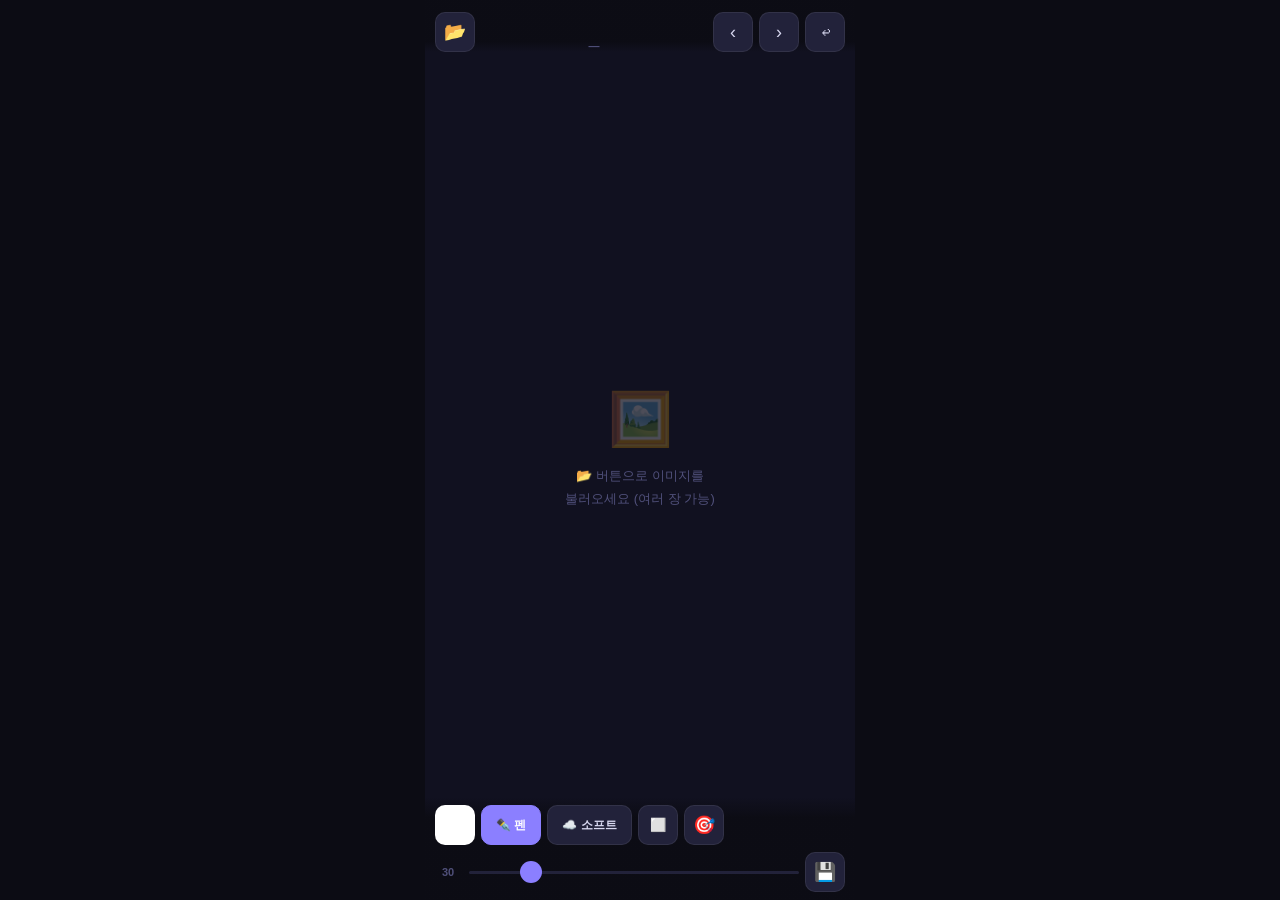
==== commit c5703023: "feat: 🎯 AI 자동 감지 모자이크 버튼 추가" ====
--- a/index.html
+++ b/index.html
@@ -136,15 +136,16 @@
   <div id="palette"></div>
   <div id="save-menu">
     <div class="s-opt" id="opt-new">➕ 새로저장</div>
-    <div class="s-opt" id="opt-over">🔄 겹어씨기</div>
+    <div class="s-opt" id="opt-over">🔄 덮어씌기</div>
   </div>
 
   <div id="toolbar">
     <div class="row">
       <div id="color-dot" style="background:#ffffff"></div>
-      <button class="btn txt active" id="btn-pen">✌️ 펜</button>
+      <button class="btn txt active" id="btn-pen">✒️ 펜</button>
       <button class="btn txt" id="btn-soft">☁️ 소프트</button>
       <button class="btn ico" id="btn-eraser">◻️</button>
+      <button class="btn ico" id="btn-auto">🎯</button>
     </div>
     <div class="row">
       <div class="slider-wrap">
@@ -213,9 +214,7 @@
     img.onload=()=>{
       S.imgs.push({file:f,url,img,w:img.naturalWidth,h:img.naturalHeight});
       S.undos.push([]);
-      if(++done===files.length){
-        goTo(startIdx);
-      }
+      if(++done===files.length){ goTo(startIdx); }
     };
     img.src=url;
   });
@@ -234,7 +233,7 @@
   ctx.drawImage(im.img,0,0);
   empty.style.display='none';
 }
-function updateInfo(){fileInfo.textContent=S.imgs.length?`${S.idx+1} / ${S.imgs.length}`:'\u2014';}
+function updateInfo(){fileInfo.textContent=S.imgs.length?`${S.idx+1} / ${S.imgs.length}`:'—';}
 
 function pushUndo(){
   const st=S.undos[S.idx];if(!st)return;
@@ -243,7 +242,7 @@
 }
 function undo(){
   const st=S.undos[S.idx];
-  if(!st||!st.length){showToast('\uB354 \uC774\uC0C1 \uC5C6\uC5B4\uC694');return;}
+  if(!st||!st.length){showToast('더 이상 없어요');return;}
   ctx.putImageData(st.pop(),0,0);
 }
 
@@ -308,14 +307,14 @@
 canvas.addEventListener('mouseleave',()=>{S.painting=false;clearCursor();});
 
 function doSave(overwrite){
-  if(S.idx<0){showToast('\uC774\uBBF8\uC9C0\uB97C \uBA3C\uC800 \uBD88\uB7EC\uC624\uC138\uC694');return;}
+  if(S.idx<0){showToast('이미지를 먼저 불러오세요');return;}
   saveMenu.classList.remove('open');
   const dataUrl=canvas.toDataURL('image/jpeg',0.96);
   const w=window.open('');
-  if(!w){showToast('\uD314\uC5C5 \uCC28\uB2E8 \uD574\uC81C \uD6C4 \uB2E4\uC2DC \uC2DC\uB3C4');return;}
-  w.document.write('<!DOCTYPE html><html><head><meta name="viewport" content="width=device-width,initial-scale=1"><style>*{margin:0;padding:0;background:#000;}img{width:100%;display:block;}p{color:#888;font-size:14px;padding:14px;font-family:-apple-system,sans-serif;text-align:center;}</style></head><body><img src="'+dataUrl+'"><p>\uC774\uBBF8\uC9C0 \uAE38\uAC8C \uB204\uB974\uAE30 \u2192 \uC0AC\uC9C4\uC5D0 \uCD94\uAC00</p></body></html>');
+  if(!w){showToast('팝업 차단 해제 후 다시 시도');return;}
+  w.document.write('<!DOCTYPE html><html><head><meta name="viewport" content="width=device-width,initial-scale=1"><style>*{margin:0;padding:0;background:#000;}img{width:100%;display:block;}p{color:#888;font-size:14px;padding:14px;font-family:-apple-system,sans-serif;text-align:center;}</style></head><body><img src="'+dataUrl+'"><p>이미지 길게 누르기 → 사진에 추가</p></body></html>');
   w.document.close();
-  showToast('\uC0C8 \uD0ED: \uC774\uBBF8\uC9C0 \uAE38\uAC8C \uB208\uB7EC \uC800\uC7A5',3000);
+  showToast('새 탭: 이미지 길게 눌러 저장',3000);
   setTimeout(()=>{ if(S.idx+1<S.imgs.length) goTo(S.idx+1); },600);
 }
 
@@ -339,6 +338,68 @@
 wrap.addEventListener('touchstart',()=>{palette.classList.remove('open');saveMenu.classList.remove('open');},{passive:true});
 window.addEventListener('resize',()=>{if(S.idx>=0)renderImage();});
 
+// AUTO DETECT (TensorFlow.js MoveNet)
+function loadScript(src){
+  return new Promise((res,rej)=>{
+    if(document.querySelector(`script[src="${src}"]`)){res();return;}
+    const s=document.createElement('script');s.src=src;s.onload=res;s.onerror=rej;document.head.appendChild(s);
+  });
+}
+let autoDetector=null;
+async function autoMosaic(){
+  if(S.idx<0){showToast('이미지를 먼저 불러오세요');return;}
+  const btn=document.getElementById('btn-auto');
+  btn.textContent='⏳';btn.disabled=true;
+  showToast('AI 분석 중...📡',15000);
+  try{
+    if(!autoDetector){
+      await loadScript('https://cdn.jsdelivr.net/npm/@tensorflow/tfjs@4.17.0/dist/tf.min.js');
+      await loadScript('https://cdn.jsdelivr.net/npm/@tensorflow-models/pose-detection@2.1.3/dist/pose-detection.min.js');
+      autoDetector=await poseDetection.createDetector(
+        poseDetection.SupportedModels.MoveNet,
+        {modelType:poseDetection.movenet.modelType.SINGLEPOSE_LIGHTNING}
+      );
+    }
+    const im=S.imgs[S.idx];
+    const poses=await autoDetector.estimatePoses(im.img);
+    if(!poses.length){showToast('인물을 찾지 못했어요');btn.textContent='🎯';btn.disabled=false;return;}
+    const kp=poses[0].keypoints;
+    const lHip=kp[11],rHip=kp[12],lKnee=kp[13],rKnee=kp[14];
+    if(lHip.score<0.3&&rHip.score<0.3){showToast('위치를 찾지 못했어요');btn.textContent='🎯';btn.disabled=false;return;}
+    let cx,cy,hipW;
+    if(lHip.score>=0.3&&rHip.score>=0.3){
+      cx=(lHip.x+rHip.x)/2;cy=(lHip.y+rHip.y)/2;hipW=Math.abs(rHip.x-lHip.x);
+    }else if(lHip.score>=0.3){
+      cx=lHip.x;cy=lHip.y;hipW=im.w*0.15;
+    }else{
+      cx=rHip.x;cy=rHip.y;hipW=im.w*0.15;
+    }
+    if(lKnee.score>0.3||rKnee.score>0.3){
+      const ky=lKnee.score>rKnee.score?lKnee.y:rKnee.y;
+      cy=cy+(ky-cy)*0.25;
+    }else{
+      cy+=hipW*0.35;
+    }
+    pushUndo();
+    const sz=Math.max(hipW*1.0,im.w*0.08);
+    const{r,g,b}=hex2rgb(S.color);
+    const pts=[[cx,cy],[cx-sz*.3,cy],[cx+sz*.3,cy],[cx,cy-sz*.25],[cx,cy+sz*.25],[cx-sz*.2,cy-sz*.2],[cx+sz*.2,cy-sz*.2],[cx-sz*.2,cy+sz*.2],[cx+sz*.2,cy+sz*.2]];
+    pts.forEach(([px,py])=>{
+      const gr=ctx.createRadialGradient(px,py,0,px,py,sz);
+      gr.addColorStop(0,`rgba(${r},${g},${b},1)`);
+      gr.addColorStop(.45,`rgba(${r},${g},${b},.85)`);
+      gr.addColorStop(.75,`rgba(${r},${g},${b},.4)`);
+      gr.addColorStop(1,`rgba(${r},${g},${b},0)`);
+      ctx.fillStyle=gr;ctx.beginPath();ctx.arc(px,py,sz,0,Math.PI*2);ctx.fill();
+    });
+    showToast('자동 모자이크 완료! ✅');
+  }catch(e){
+    showToast('오류: '+e.message);console.error(e);
+  }
+  btn.textContent='🎯';btn.disabled=false;
+}
+document.getElementById('btn-auto').addEventListener('click',autoMosaic);
+
 (async()=>{try{if('wakeLock' in navigator){let wl=await navigator.wakeLock.request('screen');document.addEventListener('visibilitychange',async()=>{if(document.visibilityState==='visible')wl=await navigator.wakeLock.request('screen');});}}catch(e){}})();
 </script>
 
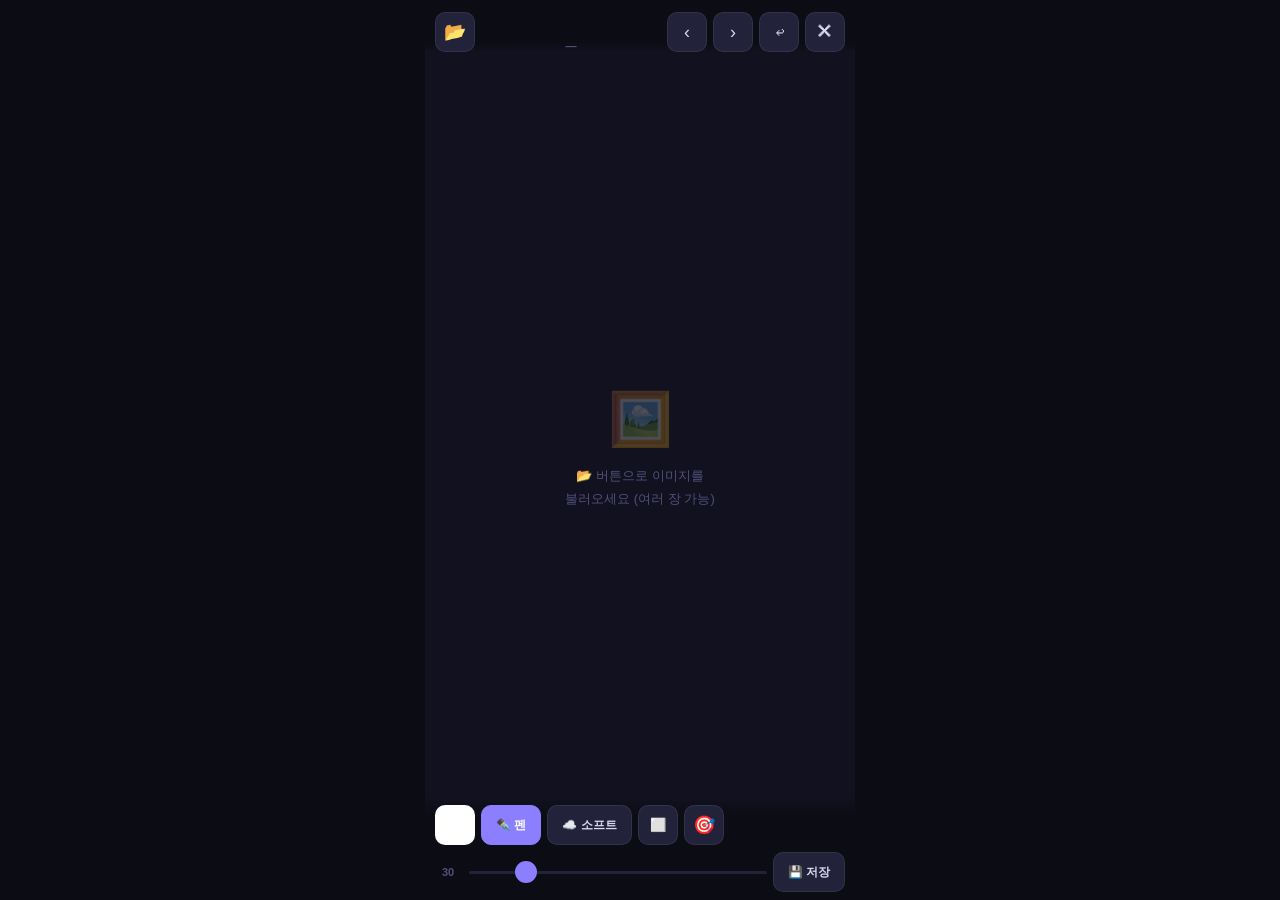
==== commit 413ae13e: "feat: 닫기 버튼 추가 + 저장 메뉴 단순화" ====
--- a/index.html
+++ b/index.html
@@ -88,17 +88,6 @@
 #custom-wrap{width:38px;height:38px;border-radius:8px;overflow:hidden;position:relative;border:2px solid rgba(255,255,255,.1);background:#2a2a4a;display:flex;align-items:center;justify-content:center;font-size:16px;cursor:pointer;}
 #custom-input{position:absolute;width:200%;height:200%;top:-50%;left:-50%;opacity:0;cursor:pointer;}
 
-#save-menu{
-position:absolute;bottom:calc(env(safe-area-inset-bottom,0) + 100px);right:10px;
-background:var(--surface);border:1px solid var(--border);border-radius:14px;
-overflow:hidden;display:none;z-index:30;min-width:155px;
-box-shadow:0 10px 40px rgba(0,0,0,.6);
-}
-#save-menu.open{display:block;}
-.s-opt{padding:15px 18px;color:var(--text);font-size:14px;cursor:pointer;display:flex;align-items:center;gap:10px;font-family:-apple-system,sans-serif;-webkit-user-select:none;user-select:none;}
-.s-opt:not(:last-child){border-bottom:1px solid var(--border);}
-.s-opt:active{background:var(--surface2);}
-
 #toast{
 position:fixed;top:calc(env(safe-area-inset-top,0) + 58px);left:50%;
 transform:translateX(-50%) translateY(-12px);
@@ -131,13 +120,10 @@
     <button class="btn ico" id="btn-prev">‹</button>
     <button class="btn ico" id="btn-next">›</button>
     <button class="btn ico" id="btn-undo">↩</button>
+    <button class="btn ico" id="btn-close">✕</button>
   </div>
 
   <div id="palette"></div>
-  <div id="save-menu">
-    <div class="s-opt" id="opt-new">➕ 새로저장</div>
-    <div class="s-opt" id="opt-over">🔄 덮어씌기</div>
-  </div>
 
   <div id="toolbar">
     <div class="row">
@@ -152,7 +138,7 @@
         <span class="sz-label" id="sz-display">30</span>
         <input type="range" id="sz-slider" min="4" max="160" value="30">
       </div>
-      <button class="btn ico" id="btn-save">💾</button>
+      <button class="btn txt" id="btn-save">💾 저장</button>
     </div>
   </div>
   <div id="toast"></div>
@@ -170,7 +156,6 @@
 const fileInput=document.getElementById('file-input');
 const fileInfo=document.getElementById('file-info');
 const palette=document.getElementById('palette');
-const saveMenu=document.getElementById('save-menu');
 const toast=document.getElementById('toast');
 const szSlider=document.getElementById('sz-slider');
 const szDisplay=document.getElementById('sz-display');
@@ -306,24 +291,40 @@
 canvas.addEventListener('mouseup',()=>S.painting=false);
 canvas.addEventListener('mouseleave',()=>{S.painting=false;clearCursor();});
 
-function doSave(overwrite){
+// SAVE
+function doSave(){
   if(S.idx<0){showToast('이미지를 먼저 불러오세요');return;}
-  saveMenu.classList.remove('open');
   const dataUrl=canvas.toDataURL('image/jpeg',0.96);
   const w=window.open('');
   if(!w){showToast('팝업 차단 해제 후 다시 시도');return;}
   w.document.write('<!DOCTYPE html><html><head><meta name="viewport" content="width=device-width,initial-scale=1"><style>*{margin:0;padding:0;background:#000;}img{width:100%;display:block;}p{color:#888;font-size:14px;padding:14px;font-family:-apple-system,sans-serif;text-align:center;}</style></head><body><img src="'+dataUrl+'"><p>이미지 길게 누르기 → 사진에 추가</p></body></html>');
   w.document.close();
-  showToast('새 탭: 이미지 길게 눌러 저장',3000);
-  setTimeout(()=>{ if(S.idx+1<S.imgs.length) goTo(S.idx+1); },600);
-}
-
+  showToast('길게 눌러서 갤러리에 저장하세요',3000);
+}
+
+// CLOSE IMAGE
+function closeImage(){
+  if(S.idx<0)return;
+  S.imgs.splice(S.idx,1);
+  S.undos.splice(S.idx,1);
+  if(S.imgs.length===0){
+    S.idx=-1;
+    canvas.width=0;canvas.height=0;
+    empty.style.display='';
+    updateInfo();
+  }else{
+    goTo(Math.min(S.idx,S.imgs.length-1));
+  }
+}
+
+// TOAST
 let toastT;
 function showToast(msg,dur=2000){
   toast.textContent=msg;toast.classList.add('show');
   clearTimeout(toastT);toastT=setTimeout(()=>toast.classList.remove('show'),dur);
 }
 
+// BUTTON BINDINGS
 document.getElementById('btn-undo').addEventListener('click',undo);
 document.getElementById('btn-prev').addEventListener('click',()=>goTo(S.idx-1));
 document.getElementById('btn-next').addEventListener('click',()=>goTo(S.idx+1));
@@ -331,11 +332,13 @@
 document.getElementById('btn-soft').addEventListener('click',()=>{S.brush='soft';syncUI();});
 document.getElementById('btn-eraser').addEventListener('click',()=>{S.brush=S.brush==='eraser'?'pen':'eraser';syncUI();});
 szSlider.addEventListener('input',e=>{S.size=+e.target.value;szDisplay.textContent=S.size;});
-colorDot.addEventListener('click',()=>{palette.classList.toggle('open');saveMenu.classList.remove('open');});
-document.getElementById('btn-save').addEventListener('click',()=>{saveMenu.classList.toggle('open');palette.classList.remove('open');});
-document.getElementById('opt-new').addEventListener('click',()=>doSave(false));
-document.getElementById('opt-over').addEventListener('click',()=>doSave(true));
-wrap.addEventListener('touchstart',()=>{palette.classList.remove('open');saveMenu.classList.remove('open');},{passive:true});
+colorDot.addEventListener('click',()=>palette.classList.toggle('open'));
+document.getElementById('btn-save').addEventListener('click',()=>{palette.classList.remove('open');doSave();});
+document.getElementById('btn-close').addEventListener('click',()=>{
+  if(S.idx<0)return;
+  if(confirm('이 사진을 목록에서 제거할까요?'))closeImage();
+});
+wrap.addEventListener('touchstart',()=>palette.classList.remove('open'),{passive:true});
 window.addEventListener('resize',()=>{if(S.idx>=0)renderImage();});
 
 // AUTO DETECT (TensorFlow.js MoveNet)
